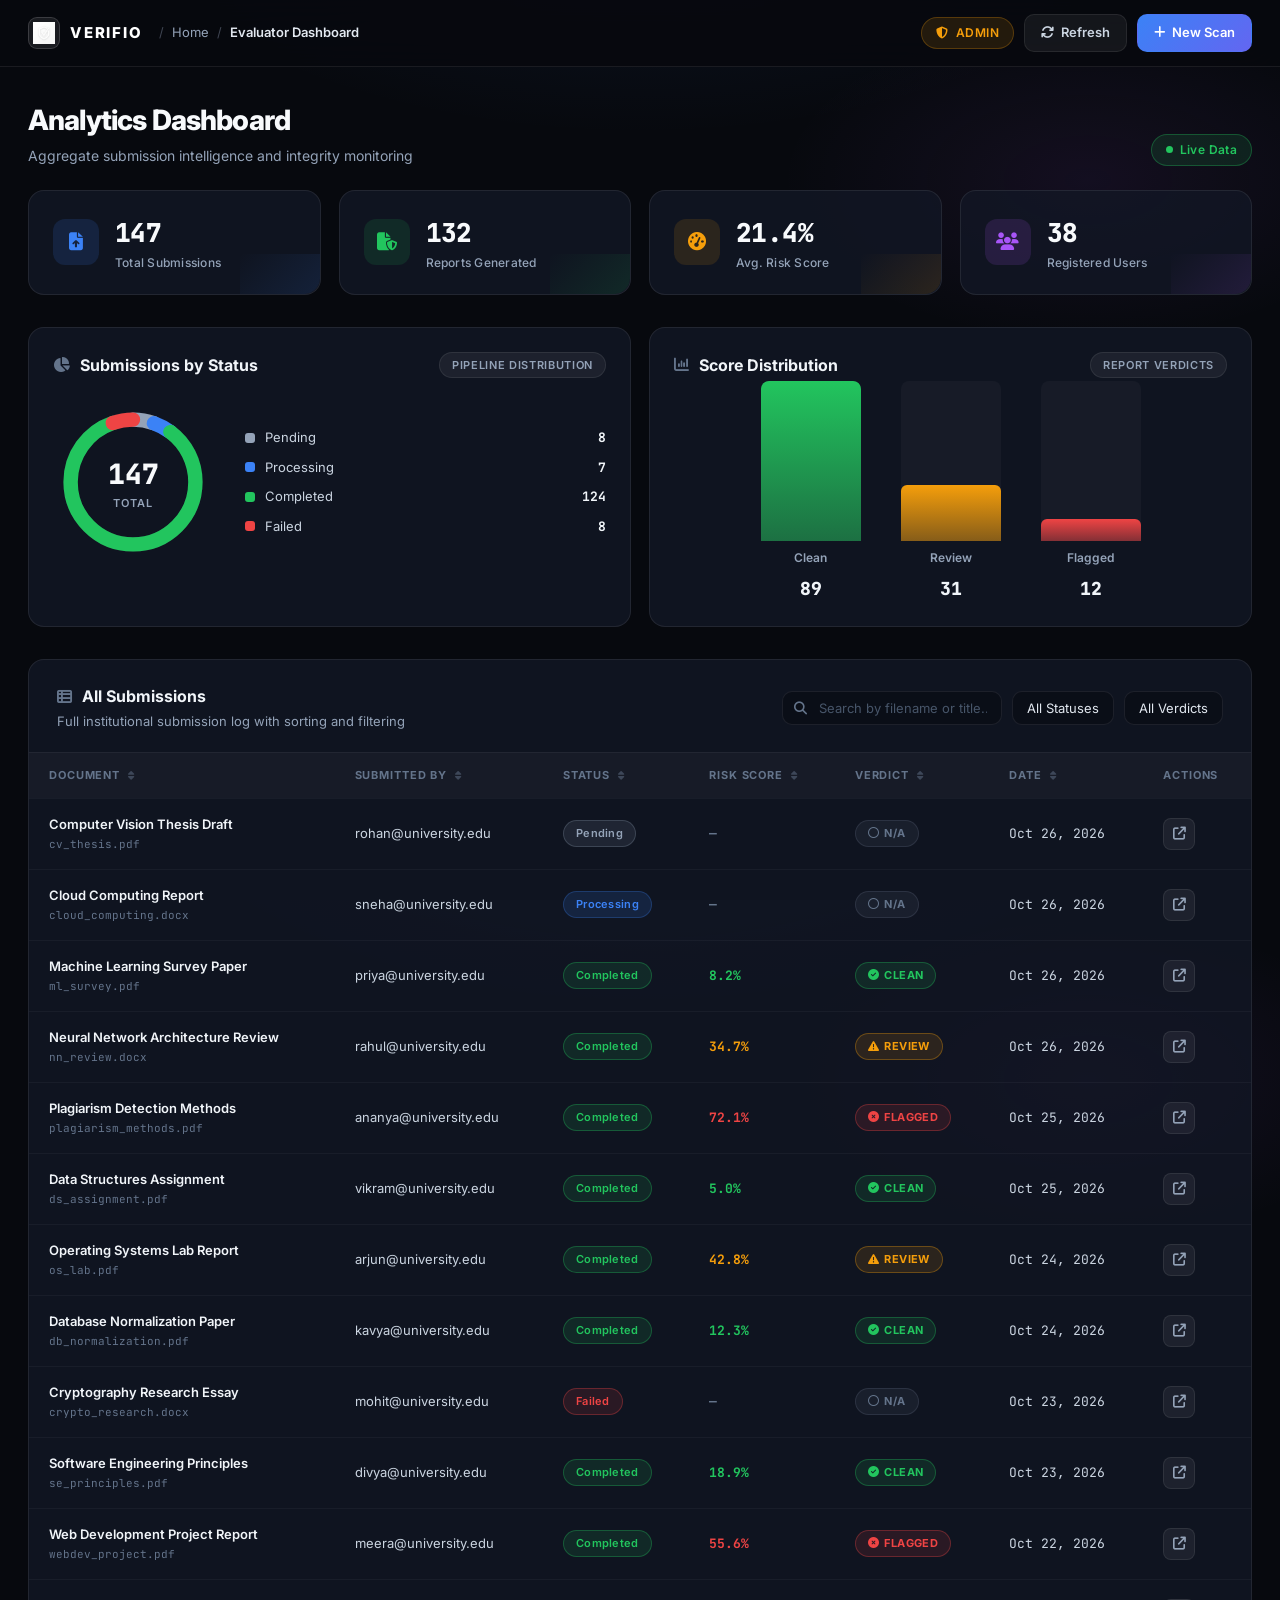
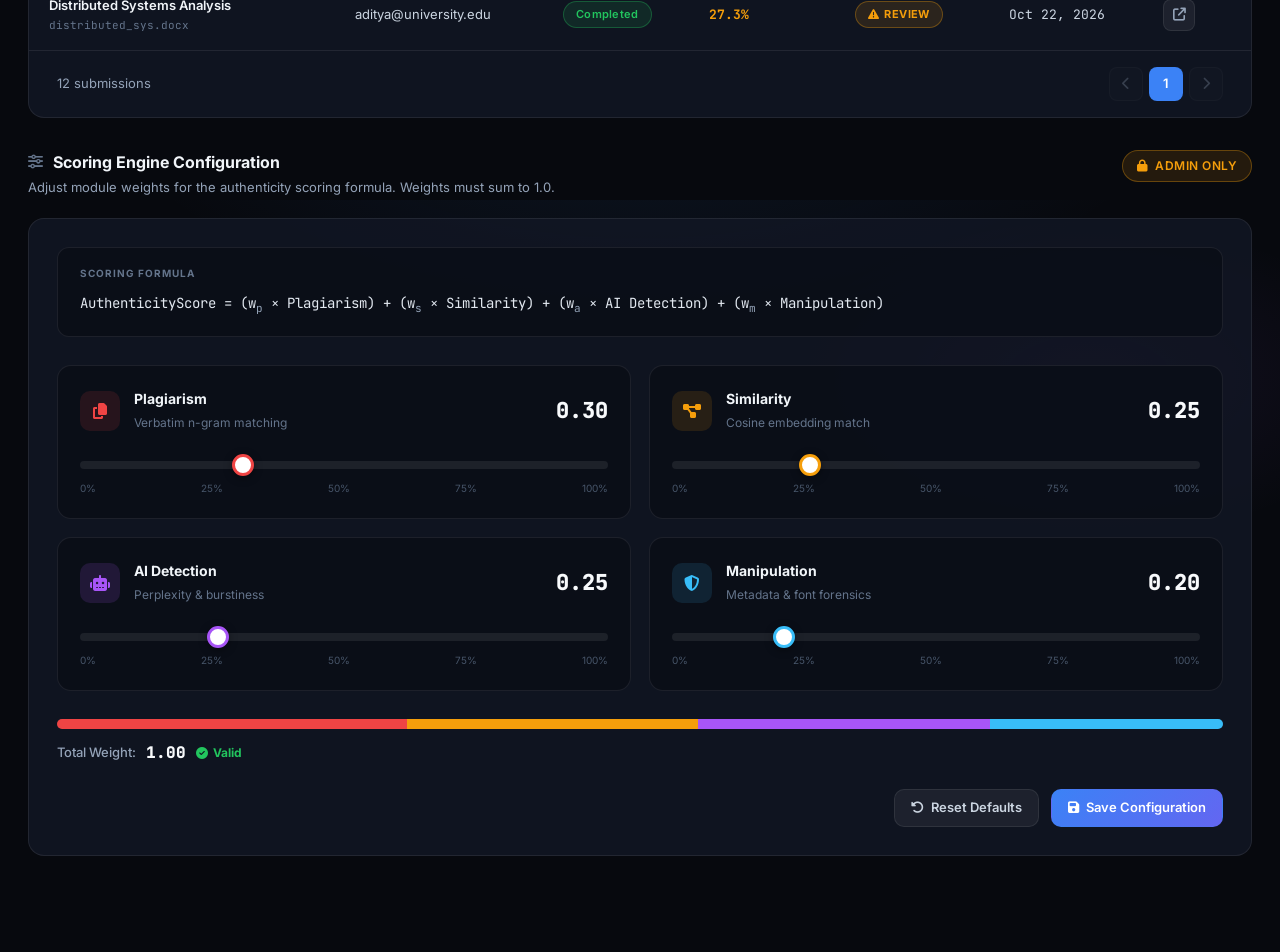
==== dashboard.html @ 4c8e3bab "Phase 8: Evaluator dashboard + admin weight config - Created dashboard.html with full dark forensic-" ====
<!DOCTYPE html>
<html lang="en">
<head>
  <meta charset="UTF-8" />
  <meta name="viewport" content="width=device-width, initial-scale=1.0" />
  <title>Evaluator Dashboard — Verifio</title>
  <meta name="description" content="Verifio evaluator dashboard — aggregate submission analytics, score distribution, and admin weight configuration panel." />
  <link rel="preconnect" href="https://fonts.googleapis.com">
  <link rel="preconnect" href="https://fonts.gstatic.com" crossorigin>
  <link href="https://fonts.googleapis.com/css2?family=Inter:wght@400;500;600;700;800&family=JetBrains+Mono:wght@400;500;600;700&display=swap" rel="stylesheet">
  <link rel="stylesheet" href="https://cdnjs.cloudflare.com/ajax/libs/font-awesome/6.5.1/css/all.min.css" />
  <link rel="stylesheet" href="styles.css?v=3.0" />
  <link rel="stylesheet" href="dashboard.css?v=1.0" />
</head>
<body class="dashboard-body">
  <!-- Top Navigation Header -->
  <header class="dash-navbar">
    <div class="dash-nav-left">
      <a href="index.html" class="dash-brand">
        <div class="brand-icon">
          <img src="assets/logo.webp" alt="Verifio Logo" width="22" height="22" />
        </div>
        <span class="brand-name">VERIFIO</span>
      </a>
      <div class="dash-breadcrumbs">
        <span class="bc-sep">/</span>
        <a href="index.html" class="bc-link">Home</a>
        <span class="bc-sep">/</span>
        <span class="bc-current">Evaluator Dashboard</span>
      </div>
    </div>
    <div class="dash-nav-right">
      <span class="role-badge" id="user-role-badge">
        <i class="fa-solid fa-shield-halved"></i>
        <span id="user-role-text">Evaluator</span>
      </span>
      <button class="nav-action-btn" id="btn-refresh" title="Refresh dashboard data">
        <i class="fa-solid fa-arrows-rotate"></i>
        <span>Refresh</span>
      </button>
      <a href="index.html" class="nav-action-btn btn-primary" title="Upload a new document">
        <i class="fa-solid fa-plus"></i>
        <span>New Scan</span>
      </a>
    </div>
  </header>

  <!-- Main Content -->
  <main class="dash-main">
    <!-- Loading State -->
    <div class="dash-loading" id="dash-loading">
      <div class="spinner-ring"></div>
      <h3>Loading Dashboard</h3>
      <p>Fetching aggregate analytics, submission records, and configuration...</p>
    </div>

    <!-- Error State -->
    <div class="dash-error" id="dash-error" style="display: none;">
      <i class="fa-solid fa-triangle-exclamation error-icon"></i>
      <h3 id="error-title">Access Denied</h3>
      <p id="error-desc">This dashboard requires evaluator or admin privileges.</p>
      <div class="error-actions">
        <a href="signin.html" class="nav-action-btn btn-primary">Sign In</a>
        <a href="index.html" class="nav-action-btn">Go Home</a>
      </div>
    </div>

    <!-- Dashboard Content -->
    <div class="dash-content" id="dash-content" style="display: none;">

      <!-- Hero Stats Row -->
      <section class="stats-hero-section">
        <div class="stats-hero-header">
          <div>
            <h1 class="dash-page-title">Analytics Dashboard</h1>
            <p class="dash-page-subtitle">Aggregate submission intelligence and integrity monitoring</p>
          </div>
          <div class="stats-live-badge">
            <span class="live-dot"></span>
            <span>Live Data</span>
          </div>
        </div>

        <div class="stats-cards-grid">
          <!-- Total Submissions -->
          <div class="stat-card">
            <div class="stat-icon-wrap stat-icon-blue">
              <i class="fa-solid fa-file-arrow-up"></i>
            </div>
            <div class="stat-data">
              <span class="stat-value mono" id="stat-total-submissions">0</span>
              <span class="stat-label">Total Submissions</span>
            </div>
            <div class="stat-sparkline stat-sparkline-blue"></div>
          </div>

          <!-- Total Reports -->
          <div class="stat-card">
            <div class="stat-icon-wrap stat-icon-green">
              <i class="fa-solid fa-file-shield"></i>
            </div>
            <div class="stat-data">
              <span class="stat-value mono" id="stat-total-reports">0</span>
              <span class="stat-label">Reports Generated</span>
            </div>
            <div class="stat-sparkline stat-sparkline-green"></div>
          </div>

          <!-- Average Score -->
          <div class="stat-card">
            <div class="stat-icon-wrap stat-icon-amber">
              <i class="fa-solid fa-gauge-high"></i>
            </div>
            <div class="stat-data">
              <span class="stat-value mono" id="stat-avg-score">—</span>
              <span class="stat-label">Avg. Risk Score</span>
            </div>
            <div class="stat-sparkline stat-sparkline-amber"></div>
          </div>

          <!-- Total Users -->
          <div class="stat-card">
            <div class="stat-icon-wrap stat-icon-purple">
              <i class="fa-solid fa-users"></i>
            </div>
            <div class="stat-data">
              <span class="stat-value mono" id="stat-total-users">0</span>
              <span class="stat-label">Registered Users</span>
            </div>
            <div class="stat-sparkline stat-sparkline-purple"></div>
          </div>
        </div>
      </section>

      <!-- Charts Row -->
      <section class="charts-section">
        <!-- Submissions by Status (Donut) -->
        <div class="chart-card">
          <div class="chart-card-header">
            <h2><i class="fa-solid fa-chart-pie"></i> Submissions by Status</h2>
            <span class="chart-badge">Pipeline Distribution</span>
          </div>
          <div class="chart-body">
            <div class="donut-chart-wrap">
              <svg class="donut-chart" viewBox="0 0 200 200" id="donut-submissions">
                <circle class="donut-bg" cx="100" cy="100" r="78"></circle>
                <!-- Segments injected by JS -->
              </svg>
              <div class="donut-center-label">
                <span class="donut-total mono" id="donut-total-subs">0</span>
                <span class="donut-sub">Total</span>
              </div>
            </div>
            <div class="donut-legend" id="legend-submissions">
              <!-- Legend injected by JS -->
            </div>
          </div>
        </div>

        <!-- Score Distribution (Bar Chart) -->
        <div class="chart-card">
          <div class="chart-card-header">
            <h2><i class="fa-solid fa-chart-column"></i> Score Distribution</h2>
            <span class="chart-badge">Report Verdicts</span>
          </div>
          <div class="chart-body">
            <div class="bar-chart-wrap" id="bar-chart-scores">
              <div class="bar-group">
                <div class="bar-col">
                  <div class="bar bar-clean" id="bar-clean" style="height: 0%;"></div>
                </div>
                <span class="bar-label">Clean</span>
                <span class="bar-count mono" id="bar-count-clean">0</span>
              </div>
              <div class="bar-group">
                <div class="bar-col">
                  <div class="bar bar-review" id="bar-review" style="height: 0%;"></div>
                </div>
                <span class="bar-label">Review</span>
                <span class="bar-count mono" id="bar-count-review">0</span>
              </div>
              <div class="bar-group">
                <div class="bar-col">
                  <div class="bar bar-flagged" id="bar-flagged" style="height: 0%;"></div>
                </div>
                <span class="bar-label">Flagged</span>
                <span class="bar-count mono" id="bar-count-flagged">0</span>
              </div>
            </div>
          </div>
        </div>
      </section>

      <!-- Submissions Table Section -->
      <section class="table-section">
        <div class="table-header">
          <div class="table-title-group">
            <h2><i class="fa-solid fa-table-list"></i> All Submissions</h2>
            <span class="table-subtitle">Full institutional submission log with sorting and filtering</span>
          </div>
          <div class="table-controls">
            <div class="table-search-wrap">
              <i class="fa-solid fa-magnifying-glass"></i>
              <input type="text" class="table-search" id="table-search" placeholder="Search by filename or title..." />
            </div>
            <select class="table-filter-select" id="filter-status" title="Filter by status">
              <option value="all">All Statuses</option>
              <option value="pending">Pending</option>
              <option value="processing">Processing</option>
              <option value="completed">Completed</option>
              <option value="failed">Failed</option>
            </select>
            <select class="table-filter-select" id="filter-verdict" title="Filter by verdict">
              <option value="all">All Verdicts</option>
              <option value="clean">Clean</option>
              <option value="review">Review</option>
              <option value="flagged">Flagged</option>
            </select>
          </div>
        </div>

        <div class="table-responsive">
          <table class="submissions-table" id="submissions-table">
            <thead>
              <tr>
                <th class="sortable" data-sort="title">
                  <span>Document</span>
                  <i class="fa-solid fa-sort sort-icon"></i>
                </th>
                <th class="sortable" data-sort="user">
                  <span>Submitted By</span>
                  <i class="fa-solid fa-sort sort-icon"></i>
                </th>
                <th class="sortable" data-sort="status">
                  <span>Status</span>
                  <i class="fa-solid fa-sort sort-icon"></i>
                </th>
                <th class="sortable" data-sort="score">
                  <span>Risk Score</span>
                  <i class="fa-solid fa-sort sort-icon"></i>
                </th>
                <th class="sortable" data-sort="verdict">
                  <span>Verdict</span>
                  <i class="fa-solid fa-sort sort-icon"></i>
                </th>
                <th class="sortable" data-sort="date">
                  <span>Date</span>
                  <i class="fa-solid fa-sort sort-icon"></i>
                </th>
                <th>Actions</th>
              </tr>
            </thead>
            <tbody id="submissions-tbody">
              <!-- Rows injected by JS -->
            </tbody>
          </table>
        </div>

        <div class="table-footer">
          <span class="table-result-count" id="table-result-count">0 submissions</span>
          <div class="table-pagination" id="table-pagination">
            <!-- Pagination injected by JS -->
          </div>
        </div>
      </section>

      <!-- Admin Weight Configuration Section (admin-only) -->
      <section class="admin-section" id="admin-section" style="display: none;">
        <div class="admin-header">
          <div class="admin-title-group">
            <h2><i class="fa-solid fa-sliders"></i> Scoring Engine Configuration</h2>
            <span class="admin-subtitle">Adjust module weights for the authenticity scoring formula. Weights must sum to 1.0.</span>
          </div>
          <div class="admin-lock-badge">
            <i class="fa-solid fa-lock"></i>
            <span>Admin Only</span>
          </div>
        </div>

        <div class="weights-card">
          <div class="weights-formula">
            <span class="formula-label">SCORING FORMULA</span>
            <code class="formula-code mono">
              AuthenticityScore = (w<sub>p</sub> × Plagiarism) + (w<sub>s</sub> × Similarity) + (w<sub>a</sub> × AI Detection) + (w<sub>m</sub> × Manipulation)
            </code>
          </div>

          <form class="weights-form" id="weights-form">
            <div class="weights-grid">
              <!-- Plagiarism Weight -->
              <div class="weight-slider-card weight-card-plagiarism">
                <div class="weight-card-head">
                  <div class="weight-icon-wrap weight-icon-plagiarism">
                    <i class="fa-solid fa-copy"></i>
                  </div>
                  <div class="weight-titles">
                    <h3>Plagiarism</h3>
                    <span class="weight-sub">Verbatim n-gram matching</span>
                  </div>
                  <span class="weight-display mono" id="display-plagiarism">0.30</span>
                </div>
                <div class="weight-slider-wrap">
                  <input type="range" class="weight-slider slider-plagiarism" id="slider-plagiarism"
                         min="0" max="100" value="30" step="1" />
                  <div class="slider-ticks">
                    <span>0%</span><span>25%</span><span>50%</span><span>75%</span><span>100%</span>
                  </div>
                </div>
              </div>

              <!-- Similarity Weight -->
              <div class="weight-slider-card weight-card-similarity">
                <div class="weight-card-head">
                  <div class="weight-icon-wrap weight-icon-similarity">
                    <i class="fa-solid fa-diagram-project"></i>
                  </div>
                  <div class="weight-titles">
                    <h3>Similarity</h3>
                    <span class="weight-sub">Cosine embedding match</span>
                  </div>
                  <span class="weight-display mono" id="display-similarity">0.25</span>
                </div>
                <div class="weight-slider-wrap">
                  <input type="range" class="weight-slider slider-similarity" id="slider-similarity"
                         min="0" max="100" value="25" step="1" />
                  <div class="slider-ticks">
                    <span>0%</span><span>25%</span><span>50%</span><span>75%</span><span>100%</span>
                  </div>
                </div>
              </div>

              <!-- AI Detection Weight -->
              <div class="weight-slider-card weight-card-ai">
                <div class="weight-card-head">
                  <div class="weight-icon-wrap weight-icon-ai">
                    <i class="fa-solid fa-robot"></i>
                  </div>
                  <div class="weight-titles">
                    <h3>AI Detection</h3>
                    <span class="weight-sub">Perplexity & burstiness</span>
                  </div>
                  <span class="weight-display mono" id="display-ai">0.25</span>
                </div>
                <div class="weight-slider-wrap">
                  <input type="range" class="weight-slider slider-ai" id="slider-ai"
                         min="0" max="100" value="25" step="1" />
                  <div class="slider-ticks">
                    <span>0%</span><span>25%</span><span>50%</span><span>75%</span><span>100%</span>
                  </div>
                </div>
              </div>

              <!-- Manipulation Weight -->
              <div class="weight-slider-card weight-card-manipulation">
                <div class="weight-card-head">
                  <div class="weight-icon-wrap weight-icon-manipulation">
                    <i class="fa-solid fa-shield-halved"></i>
                  </div>
                  <div class="weight-titles">
                    <h3>Manipulation</h3>
                    <span class="weight-sub">Metadata & font forensics</span>
                  </div>
                  <span class="weight-display mono" id="display-manipulation">0.20</span>
                </div>
                <div class="weight-slider-wrap">
                  <input type="range" class="weight-slider slider-manipulation" id="slider-manipulation"
                         min="0" max="100" value="20" step="1" />
                  <div class="slider-ticks">
                    <span>0%</span><span>25%</span><span>50%</span><span>75%</span><span>100%</span>
                  </div>
                </div>
              </div>
            </div>

            <!-- Sum Validation -->
            <div class="weights-sum-bar">
              <div class="sum-visual">
                <div class="sum-track">
                  <div class="sum-segment sum-seg-plagiarism" id="sum-seg-plagiarism" style="width: 30%;"></div>
                  <div class="sum-segment sum-seg-similarity" id="sum-seg-similarity" style="width: 25%;"></div>
                  <div class="sum-segment sum-seg-ai" id="sum-seg-ai" style="width: 25%;"></div>
                  <div class="sum-segment sum-seg-manipulation" id="sum-seg-manipulation" style="width: 20%;"></div>
                </div>
              </div>
              <div class="sum-info">
                <span class="sum-label">Total Weight:</span>
                <span class="sum-value mono" id="weights-sum-value">1.00</span>
                <span class="sum-status" id="weights-sum-status">
                  <i class="fa-solid fa-circle-check"></i> Valid
                </span>
              </div>
            </div>

            <div class="weights-actions">
              <button type="button" class="nav-action-btn" id="btn-reset-weights" title="Reset to default weights">
                <i class="fa-solid fa-rotate-left"></i>
                <span>Reset Defaults</span>
              </button>
              <button type="submit" class="nav-action-btn btn-primary" id="btn-save-weights" title="Save weight configuration">
                <i class="fa-solid fa-floppy-disk"></i>
                <span>Save Configuration</span>
              </button>
            </div>

            <div class="weights-toast" id="weights-toast" style="display: none;">
              <i class="fa-solid fa-circle-check"></i>
              <span id="weights-toast-msg">Weights saved successfully!</span>
            </div>
          </form>
        </div>
      </section>

    </div>
  </main>

  <script src="dashboard.js?v=1.0"></script>
</body>
</html>
---- styles.css ----
/* ═══════════════════════════════════════════════
   Verifio — Landing Page Styles
   ═══════════════════════════════════════════════ */

/* ── Local fallback font ── */
@font-face {
  font-family: "Geist Pixel Circle";
  src: url("fonts/GeistPixel-Circle.woff2") format("woff2");
  font-weight: 400;
  font-display: swap;
}

/* ── CSS Variables ── */
:root {
  --bg: #000000;
  --text: #ffffff;
  --muted: #8e8e8e;
  --nav-text: #2e2e2e;
  --pill-dark: #28282a;
  --sign-in-text: #c8c8c8;
  --nav-shadow: 0 4px 14px rgba(0, 0, 0, 0.16);
  --trust-bg: #28282a;
  --trust-border: rgba(255, 255, 255, 0.4);
  --trust-text: #c4c2c3;
  --font-sans: "Inter", "Segoe UI", system-ui, sans-serif;
  --font-display: "Geist Pixel Circle", monospace;
}

/* ── Reset ── */
*, *::before, *::after { box-sizing: border-box; margin: 0; padding: 0; }

html {
  height: 100vh;
  height: 100dvh;
}

body {
  font-family: var(--font-sans);
  background: var(--bg);
  color: var(--text);
  overflow: hidden;
  height: 100vh;
  height: 100dvh;
  -webkit-font-smoothing: antialiased;
  -moz-osx-font-smoothing: grayscale;
}

a { text-decoration: none; color: inherit; }
button { border: none; background: none; cursor: pointer; font: inherit; }

/* ── Background video ── */
.bg {
  position: absolute;
  inset: 0;
  background: radial-gradient(circle at 50% 80%, #1e2648 0%, #0d1020 40%, #000000 100%);
  overflow: hidden;
  z-index: 0;
}
.bg-video {
  position: absolute;
  inset: 0;
  width: 100%;
  height: 100%;
  object-fit: cover;
  pointer-events: none;
  z-index: 0;
}

/* ── Page shell ── */
.page {
  position: relative;
  display: flex;
  flex-direction: column;
  align-items: center;
  padding: clamp(16px, 2.4vh, 28px) clamp(14px, 3vw, 32px);
  height: 100vh;
  height: 100dvh;
  overflow: hidden;
  z-index: 1;
}

/* ════════════════════════════════════════════════
   1) HEADER
   ════════════════════════════════════════════════ */
.header {
  display: flex;
  align-items: center;
  justify-content: center;
  gap: clamp(18px, 2.8vw, 28px);
  width: 100%;
  max-width: 720px;
  flex-shrink: 0;
  animation: slideDown 0.7s cubic-bezier(0.22, 1, 0.36, 1) both;
}

/* Logo button */
.logo-btn {
  display: grid;
  place-items: center;
  width: clamp(40px, 4.4vw, 46px);
  height: clamp(40px, 4.4vw, 46px);
  border-radius: 50%;
  background: #fff;
  box-shadow: var(--nav-shadow);
  flex-shrink: 0;
  transition: transform 0.25s ease;
}
.logo-btn:hover { transform: scale(1.04); }
.logo-img {
  width: 72%;
  height: 72%;
  object-fit: contain;
}

/* Nav pill */
.nav-pill {
  display: flex;
  align-items: center;
  justify-content: center;
  gap: 0;
  background: #fff;
  height: clamp(44px, 5.2vw, 48px);
  max-width: 430px;
  flex: 1;
  padding: 4px 8px;
  border-radius: 999px;
  box-shadow: var(--nav-shadow);
}
.nav-link {
  position: relative;
  padding: 8px 14px;
  font-family: var(--font-sans);
  font-weight: 500;
  font-size: clamp(13px, 1.4vw, 15px);
  letter-spacing: -0.01em;
  color: var(--nav-text);
  opacity: 0.5;
  transition: opacity 0.2s ease;
  white-space: nowrap;
}
.nav-link:hover { opacity: 0.75; }
.nav-link.active { opacity: 1; }
.nav-link.active::after {
  content: "";
  position: absolute;
  bottom: 5px;
  left: 50%;
  width: 3px;
  height: 3px;
  background: #000;
  border-radius: 50%;
  box-shadow: -5px 0 0 #000, 5px 0 0 #000;
  transform: translateX(-50%);
}

/* Sign in (desktop) */
.sign-in {
  display: inline-flex;
  align-items: center;
  justify-content: center;
  gap: 8px;
  background: #fff;
  color: var(--nav-text);
  height: clamp(44px, 5.2vw, 48px);
  padding: 0 6px 0 16px;
  border-radius: 999px;
  font-weight: 500;
  font-size: clamp(13px, 1.4vw, 15px);
  letter-spacing: -0.01em;
  box-shadow: var(--nav-shadow);
  white-space: nowrap;
  flex-shrink: 0;
  transition: transform 0.25s ease, box-shadow 0.25s ease;
}
.sign-in:hover {
  transform: translateY(-1px);
  box-shadow: 0 6px 20px rgba(0, 0, 0, 0.2);
}
.sign-in-icon {
  font-size: 13px;
  opacity: 0.55;
}
.sign-in-arrow {
  display: grid;
  place-items: center;
  width: 34px;
  height: 34px;
  border-radius: 50%;
  background: #111;
  color: #fff;
  font-size: 12px;
  transition: background 0.2s ease, transform 0.2s ease;
}
.sign-in:hover .sign-in-arrow {
  background: #333;
  transform: translateX(1px);
}

/* Burger (mobile only) */
.burger {
  display: none;
  width: 48px;
  height: 48px;
  border-radius: 50%;
  background: var(--pill-dark);
  flex-direction: column;
  align-items: center;
  justify-content: center;
  gap: 4px;
  flex-shrink: 0;
}
.burger-bar {
  display: block;
  width: 18px;
  height: 1.5px;
  background: #fff;
  border-radius: 2px;
  transition: transform 0.3s ease, background 0.3s ease;
}
.burger.open {
  background: #fff;
}
.burger.open .burger-bar { background: #000; }
.burger.open .burger-bar:nth-child(1) { transform: translateY(5.5px) rotate(45deg); }
.burger.open .burger-bar:nth-child(2) { opacity: 0; }
.burger.open .burger-bar:nth-child(3) { transform: translateY(-5.5px) rotate(-45deg); }

/* ════════════════════════════════════════════════
   2) HERO
   ════════════════════════════════════════════════ */
.hero {
  flex: 1;
  display: flex;
  flex-direction: column;
  align-items: center;
  justify-content: center;
  text-align: center;
  max-width: 900px;
  width: 100%;
  z-index: 1;
  padding-bottom: clamp(40px, 8vh, 90px);
}

/* ── Trust row ── */
.trust-row {
  --trust-size: clamp(36px, 4.5vw, 42px);
  display: inline-flex;
  align-items: center;
  margin-bottom: clamp(16px, 2.5vh, 26px);
}
.avatar-ring {
  width: var(--trust-size);
  height: var(--trust-size);
  border-radius: 50%;
  background: var(--trust-bg);
  border: 1px solid var(--trust-border);
  padding: 5px;
  display: grid;
  place-items: center;
  position: relative;
  z-index: var(--z, 1);
  transition: transform 0.35s ease;
}
.avatar-ring + .avatar-ring {
  margin-left: calc(var(--trust-size) * -0.42);
}
.avatar-inner {
  width: 100%;
  height: 100%;
  border-radius: 50%;
  background: #fff;
  display: grid;
  place-items: center;
}
.avatar-inner i {
  color: #111;
  font-size: calc(var(--trust-size) * 0.34);
}
.trust-row:hover .avatar-ring:nth-child(1) { transform: translateY(-2px); }
.trust-row:hover .avatar-ring:nth-child(2) { transform: translateY(-4px); }
.trust-row:hover .avatar-ring:nth-child(3) { transform: translateY(-2px); }

.trust-pill {
  height: var(--trust-size);
  background: var(--trust-bg);
  border: 1px solid var(--trust-border);
  border-radius: 999px;
  display: inline-flex;
  align-items: center;
  margin-left: calc(var(--trust-size) * -0.42);
  padding-left: calc(var(--trust-size) * 0.58);
  padding-right: 16px;
  position: relative;
  z-index: 0;
}
.trust-text {
  font-family: var(--font-sans);
  font-weight: 500;
  font-size: clamp(12px, 1.4vw, 13.5px);
  color: var(--trust-text);
  white-space: nowrap;
}

/* ── Headline ── */
.headline {
  margin-bottom: clamp(10px, 1.5vh, 18px);
}
.headline-line {
  display: block;
  font-family: var(--font-display);
  color: #fff;
  font-size: clamp(28px, 6.2vw, 80px);
  letter-spacing: -0.04em;
  line-height: 1.12;
  white-space: nowrap;
  overflow: hidden;
  opacity: 0;
  transform: translateY(14px);
  animation: headlineFade 0.85s cubic-bezier(0.22, 1, 0.36, 1) forwards;
  animation-delay: var(--d, 0s);
}

/* ── Subhead ── */
.subhead {
  max-width: min(500px, 92%);
  font-size: clamp(calc(13.5px + 2pt), calc(1.55vw + 2pt), calc(16.5px + 2pt));
  color: #d0d0d0;
  opacity: 0.8;
  line-height: 1.55;
  font-weight: 400;
  margin-bottom: clamp(18px, 2.5vh, 28px);
}

/* ── CTA ── */
.cta {
  display: inline-flex;
  align-items: center;
  justify-content: center;
  background: #fff;
  color: #000;
  font-family: var(--font-sans);
  font-weight: 600;
  font-size: clamp(13.5px, 1.5vw, 14.5px);
  padding: clamp(11px, 1.6vh, 13px) clamp(22px, 3vw, 28px);
  border-radius: 999px;
  box-shadow:
    0 0 0 1px rgba(255,255,255,0.15),
    0 0 22px rgba(255,255,255,0.32),
    0 0 44px rgba(255,255,255,0.12);
  transition: transform 0.3s ease, box-shadow 0.3s ease;
}
.cta:hover {
  transform: translateY(-2px) scale(1.02);
  box-shadow:
    0 0 0 1px rgba(255,255,255,0.25),
    0 0 30px rgba(255,255,255,0.45),
    0 0 60px rgba(255,255,255,0.18);
}

/* ── Chat box ── */
.chatbox {
  width: 100%;
  max-width: min(560px, 94%);
  background: rgba(255, 255, 255, 0.92);
  backdrop-filter: blur(18px);
  -webkit-backdrop-filter: blur(18px);
  border-radius: 22px;
  padding: 0;
  box-shadow:
    0 0 0 1px rgba(255, 255, 255, 0.18),
    0 8px 32px rgba(0, 0, 0, 0.18),
    0 2px 8px rgba(0, 0, 0, 0.08);
  overflow: hidden;
  transition: box-shadow 0.3s ease, transform 0.3s ease;
}
.chatbox:focus-within {
  box-shadow:
    0 0 0 1.5px rgba(255, 255, 255, 0.35),
    0 12px 40px rgba(0, 0, 0, 0.22),
    0 4px 12px rgba(0, 0, 0, 0.1);
  transform: translateY(-1px);
}
.chatbox.anim {
  animation-name: revealPulse;
}

.chatbox-input {
  display: block;
  width: 100%;
  border: none;
  outline: none;
  background: transparent;
  font-family: var(--font-sans);
  font-size: clamp(14px, 1.5vw, 16px);
  font-weight: 400;
  color: #1a1a1a;
  padding: clamp(14px, 2vh, 20px) clamp(16px, 2.5vw, 22px);
  padding-bottom: 6px;
  resize: none;
  overflow: hidden;
  line-height: 1.5;
  min-height: 44px;
  max-height: 120px;
}
.chatbox-input::placeholder {
  color: #888;
  opacity: 0.7;
}

.chatbox-bar {
  display: flex;
  align-items: center;
  justify-content: space-between;
  padding: 8px clamp(10px, 1.8vw, 14px) clamp(10px, 1.4vh, 14px);
}
.chatbox-bar-right {
  display: flex;
  align-items: center;
  gap: 6px;
}

.chatbox-btn {
  display: grid;
  place-items: center;
  width: 34px;
  height: 34px;
  border-radius: 50%;
  border: none;
  cursor: pointer;
  font-size: 14px;
  transition: background 0.2s, color 0.2s, transform 0.2s;
}

.chatbox-add {
  background: rgba(0, 0, 0, 0.06);
  color: #555;
}
.chatbox-add:hover {
  background: rgba(0, 0, 0, 0.12);
  color: #222;
  transform: scale(1.08);
}

.chatbox-mic {
  background: transparent;
  color: #777;
}
.chatbox-mic:hover {
  color: #333;
  transform: scale(1.08);
}

.chatbox-send {
  background: #1a1a1a;
  color: #fff;
  transition: all 0.25s ease;
}
.chatbox-send:hover {
  background: #333;
  transform: scale(1.08);
}
.chatbox-send.has-file {
  background: linear-gradient(135deg, #2563eb, #3b82f6) !important;
  color: #fff !important;
  box-shadow: 0 0 18px rgba(37, 99, 235, 0.55);
  animation: pulseButton 1.5s infinite alternate;
}
@keyframes pulseButton {
  from { transform: scale(1); box-shadow: 0 0 12px rgba(37, 99, 235, 0.4); }
  to { transform: scale(1.08); box-shadow: 0 0 22px rgba(37, 99, 235, 0.8); }
}

.chatbox-subtext {
  display: flex;
  align-items: center;
  justify-content: center;
  gap: 10px;
  font-size: 12px;
  font-weight: 500;
  color: rgba(255, 255, 255, 0.65);
  margin-top: 14px;
  letter-spacing: 0.03em;
  text-shadow: 0 2px 8px rgba(0, 0, 0, 0.4);
}

/* ════════════════════════════════════════════════
   3) STATS FOOTER
   ════════════════════════════════════════════════ */
.stats {
  display: grid;
  grid-template-columns: repeat(4, 1fr);
  max-width: 920px;
  width: 100%;
  flex-shrink: 0;
  z-index: 1;
}
.stat {
  display: flex;
  flex-direction: column;
  align-items: center;
  gap: 2px;
  padding: 8px 0;
}
.stat-icon {
  font-family: var(--font-display);
  color: #fff;
  font-size: clamp(22px, 3vw, 33px);
  line-height: 1;
}
.stat-value {
  font-family: var(--font-sans);
  color: #fff;
  font-size: clamp(18px, 2.2vw, 26px);
  letter-spacing: -0.025em;
  font-variant-numeric: tabular-nums;
  font-weight: 600;
}
.stat-label {
  color: var(--muted);
  font-size: clamp(11px, 1.2vw, 12.5px);
  font-weight: 400;
}

/* ════════════════════════════════════════════════
   ANIMATIONS
   ════════════════════════════════════════════════ */
@keyframes slideDown {
  from { opacity: 0; transform: translateY(-18px); }
  to   { opacity: 1; transform: translateY(0); }
}

@keyframes reveal {
  from { opacity: 0; transform: translateY(22px) scale(0.98); filter: blur(6px); }
  to   { opacity: 1; transform: translateY(0) scale(1);     filter: blur(0); }
}

@keyframes revealPulse {
  0%   { opacity: 0; transform: translateY(22px) scale(0.98); filter: blur(6px); }
  70%  { opacity: 1; transform: translateY(-2px) scale(1.01); filter: blur(0); }
  100% { opacity: 1; transform: translateY(0) scale(1);       filter: blur(0); }
}

@keyframes headlineFade {
  from { opacity: 0; transform: translateY(14px); }
  to   { opacity: 1; transform: translateY(0); }
}

/* Shared entrance */
.anim {
  opacity: 0;
  transform: translateY(22px) scale(0.98);
  filter: blur(6px);
  animation: reveal 0.85s cubic-bezier(0.22, 1, 0.36, 1) forwards;
  animation-delay: var(--d, 0s);
}

/* CTA uses revealPulse */
.cta.anim {
  animation-name: revealPulse;
}

/* Headline parent itself shouldn't animate — children do */
.headline.anim {
  opacity: 1;
  transform: none;
  filter: none;
  animation: none;
}

/* ── Mobile menu animations ── */
@keyframes overlayIn {
  from { opacity: 0; }
  to   { opacity: 1; }
}
@keyframes menuIn {
  from { opacity: 0; transform: translateY(-12px) scale(0.96); }
  to   { opacity: 1; transform: translateY(0) scale(1); }
}
@keyframes linkIn {
  from { opacity: 0; transform: translateX(-10px); }
  to   { opacity: 1; transform: translateX(0); }
}

/* ── Mobile menu ── */
.mobile-menu {
  position: fixed;
  inset: 0;
  z-index: 100;
}
.mobile-menu[hidden] { display: none; }

.menu-overlay {
  position: absolute;
  inset: 0;
  background: rgba(0,0,0,0.62);
  backdrop-filter: blur(6px);
  -webkit-backdrop-filter: blur(6px);
  animation: overlayIn 0.28s ease both;
}
.menu-sheet {
  position: relative;
  max-width: 340px;
  margin: 80px auto 0;
  background: #fff;
  border-radius: 28px;
  padding: 22px 18px 20px;
  box-shadow: 0 20px 60px rgba(0,0,0,0.45);
  display: flex;
  flex-direction: column;
  gap: 4px;
  animation: menuIn 0.38s cubic-bezier(0.22, 1, 0.36, 1) both;
}
.menu-link {
  position: relative;
  display: block;
  padding: 12px 16px;
  font-weight: 500;
  font-size: 16px;
  color: var(--nav-text);
  border-radius: 14px;
  opacity: 0.55;
  transition: background 0.2s, opacity 0.2s;
  animation: linkIn 0.32s ease both;
  animation-delay: calc(var(--i, 0) * 0.06s);
}
.menu-link:nth-child(1) { --i: 1; }
.menu-link:nth-child(2) { --i: 2; }
.menu-link:nth-child(3) { --i: 3; }
.menu-link:nth-child(4) { --i: 4; }
.menu-link:hover { background: #f2f2f2; opacity: 0.8; }
.menu-link.active {
  opacity: 1;
}
.menu-link.active::after {
  content: "";
  position: absolute;
  bottom: 8px;
  left: 50%;
  width: 3px;
  height: 3px;
  background: #000;
  border-radius: 50%;
  box-shadow: -5px 0 0 #000, 5px 0 0 #000;
  transform: translateX(-50%);
}
.menu-sign-in {
  display: block;
  text-align: center;
  padding: 14px;
  margin-top: 4px;
  font-weight: 600;
  font-size: 15px;
  background: var(--pill-dark);
  color: var(--sign-in-text);
  border-radius: 999px;
  animation: linkIn 0.32s ease both;
  animation-delay: calc(5 * 0.06s);
  transition: background 0.2s, color 0.2s;
}
.menu-sign-in:hover { background: #323234; color: #fff; }

/* ════════════════════════════════════════════════
   RESPONSIVE
   ════════════════════════════════════════════════ */

/* ≤720px — mobile */
@media (max-width: 720px) {
  .nav-pill, .desktop-only { display: none !important; }
  .burger { display: flex; }
  .header {
    justify-content: space-between;
    max-width: 100%;
  }
  .logo-btn {
    width: 48px;
    height: 48px;
  }
  .stats {
    grid-template-columns: repeat(2, 1fr);
  }
  .headline-line {
    letter-spacing: -0.08em;
    line-height: 1.05;
  }
}

@media (max-width: 420px) {
  .trust-row { --trust-size: 34px; }
  .trust-text { font-size: 12px; }
  .headline-line {
    letter-spacing: -0.09em;
    line-height: 1.04;
  }
}

@media (max-height: 700px) {
  .hero { gap: 6px; }
  .subhead { margin-bottom: 12px; }
  .trust-row { margin-bottom: 10px; }
}

/* ── Reduced motion ── */
@media (prefers-reduced-motion: reduce) {
  *, *::before, *::after {
    animation-duration: 0.01ms !important;
    animation-delay: 0ms !important;
    transition-duration: 0.01ms !important;
  }
  .anim {
    opacity: 1;
    transform: none;
    filter: none;
  }
  .headline-line {
    opacity: 1;
    transform: none;
    color: #fff;
  }
}

/* ── File Chips & Chatbox Upload States ── */
.chatbox-files {
  display: flex;
  flex-wrap: wrap;
  gap: 8px;
  padding: 12px 16px 0;
}
.file-chip {
  display: inline-flex;
  align-items: center;
  gap: 8px;
  background: rgba(0, 0, 0, 0.08);
  border: 1px solid rgba(0, 0, 0, 0.12);
  border-radius: 999px;
  padding: 4px 12px 4px 10px;
  font-size: 13px;
  font-weight: 500;
  color: #1a1a1a;
  animation: fadeIn 0.2s ease;
}
.file-chip i {
  color: #2563eb;
  font-size: 14px;
}
.file-chip-remove {
  background: none;
  border: none;
  cursor: pointer;
  color: #777;
  font-size: 13px;
  line-height: 1;
  display: grid;
  place-items: center;
  border-radius: 50%;
  width: 18px;
  height: 18px;
  transition: color 0.15s, background 0.15s;
}
.file-chip-remove:hover {
  color: #ef4444;
  background: rgba(239, 68, 68, 0.15);
}

.sr-only-file-input {
  position: absolute !important;
  width: 1px !important;
  height: 1px !important;
  padding: 0 !important;
  margin: -1px !important;
  overflow: hidden !important;
  clip: rect(0, 0, 0, 0) !important;
  border: 0 !important;
  opacity: 0 !important;
  pointer-events: none !important;
}

.drop-overlay {
  display: none;
  position: fixed;
  inset: 0;
  z-index: 9999;
  background: rgba(10, 15, 30, 0.85);
  backdrop-filter: blur(14px);
  -webkit-backdrop-filter: blur(14px);
  align-items: center;
  justify-content: center;
  pointer-events: none;
  opacity: 0;
  transition: opacity 0.25s ease;
}
.drop-overlay.active {
  display: flex !important;
  pointer-events: auto;
  opacity: 1;
}
.drop-overlay-box {
  background: rgba(255, 255, 255, 0.08);
  border: 2px dashed #3b82f6;
  border-radius: 24px;
  padding: 48px 40px;
  text-align: center;
  color: #fff;
  max-width: 480px;
  box-shadow: 0 20px 50px rgba(0, 0, 0, 0.5);
  transform: scale(0.95);
  transition: transform 0.25s ease;
}
.drop-overlay.active .drop-overlay-box {
  transform: scale(1);
}
.drop-overlay-icon {
  font-size: 54px;
  color: #60a5fa;
  margin-bottom: 16px;
  display: inline-block;
  animation: floatBounce 2s infinite ease-in-out;
}
@keyframes floatBounce {
  0%, 100% { transform: translateY(0); }
  50% { transform: translateY(-8px); }
}
.drop-overlay-box h3 {
  font-size: 22px;
  font-weight: 700;
  margin-bottom: 8px;
}
.drop-overlay-box p {
  font-size: 14px;
  color: #94a3b8;
}

.chatbox.dragover {
  border: 2px dashed #2563eb !important;
  background: rgba(245, 248, 255, 0.98) !important;
  transform: scale(1.02);
}

.chatbox-status {
  display: flex;
  align-items: center;
  gap: 8px;
  font-size: 13px;
  color: #4b5563;
  font-weight: 500;
}
.chatbox-status-dot {
  width: 8px;
  height: 8px;
  border-radius: 50%;
  background: #2563eb;
  animation: statusPulse 1s infinite alternate;
}
@keyframes statusPulse {
  from { opacity: 0.3; transform: scale(0.85); }
  to { opacity: 1; transform: scale(1.15); }
}

/* ── Report Modal / Drawer ── */
.report-modal {
  display: none;
  position: fixed;
  inset: 0;
  z-index: 999;
  align-items: center;
  justify-content: center;
  padding: 16px;
  background: rgba(0, 0, 0, 0.78);
  backdrop-filter: blur(14px);
  -webkit-backdrop-filter: blur(14px);
  opacity: 0;
  pointer-events: none;
  transition: opacity 0.3s cubic-bezier(0.16, 1, 0.3, 1);
}
.report-modal.active {
  display: flex !important;
  opacity: 1;
  pointer-events: auto;
}
.report-dialog {
  background: #0f121a;
  color: #f1f5f9;
  border: 1px solid rgba(255, 255, 255, 0.14);
  border-radius: 24px;
  width: 100%;
  max-width: 660px;
  max-height: 88vh;
  display: flex;
  flex-direction: column;
  overflow: hidden;
  box-shadow: 0 25px 60px rgba(0, 0, 0, 0.65), 0 0 40px rgba(59, 130, 246, 0.15);
  transform: translateY(20px) scale(0.97);
  transition: transform 0.3s cubic-bezier(0.16, 1, 0.3, 1);
}
.report-modal.active .report-dialog {
  transform: translateY(0) scale(1);
}
.report-header {
  padding: 18px 22px;
  display: flex;
  align-items: center;
  justify-content: space-between;
  border-bottom: 1px solid rgba(255, 255, 255, 0.08);
}
.report-title-wrap {
  display: flex;
  align-items: center;
  gap: 12px;
}
.report-title {
  font-size: 17px;
  font-weight: 600;
  color: #fff;
  letter-spacing: -0.01em;
}
.report-close {
  background: rgba(255, 255, 255, 0.08);
  border: none;
  color: #94a3b8;
  width: 32px;
  height: 32px;
  border-radius: 50%;
  cursor: pointer;
  display: grid;
  place-items: center;
  transition: background 0.2s, color 0.2s;
}
.report-close:hover {
  background: rgba(255, 255, 255, 0.18);
  color: #fff;
}
.report-body {
  padding: 22px;
  overflow-y: auto;
  display: flex;
  flex-direction: column;
  gap: 20px;
}

/* Score Hero section */
.score-hero {
  display: flex;
  align-items: center;
  justify-content: center;
  gap: 24px;
  background: rgba(255, 255, 255, 0.03);
  border: 1px solid rgba(255, 255, 255, 0.08);
  border-radius: 18px;
  padding: 18px 20px;
}
.score-gauge-wrap {
  position: relative;
  width: 90px;
  height: 90px;
  display: grid;
  place-items: center;
  flex-shrink: 0;
}
.score-circle-svg {
  transform: rotate(-90deg);
  width: 90px;
  height: 90px;
}
.score-circle-bg {
  fill: none;
  stroke: rgba(255, 255, 255, 0.08);
  stroke-width: 8;
}
.score-circle-bar {
  fill: none;
  stroke-width: 8;
  stroke-linecap: round;
  transition: stroke-dashoffset 1s ease;
}
.score-number {
  position: absolute;
  font-size: 24px;
  font-weight: 700;
  color: #fff;
  letter-spacing: -0.02em;
}
.score-meta {
  display: flex;
  flex-direction: column;
  gap: 6px;
}
.score-badge {
  display: inline-flex;
  align-items: center;
  gap: 6px;
  padding: 4px 12px;
  border-radius: 999px;
  font-size: 12px;
  font-weight: 600;
  text-transform: uppercase;
  letter-spacing: 0.06em;
  width: fit-content;
}
.badge-clean { background: rgba(34, 197, 94, 0.16); color: #4ade80; border: 1px solid rgba(34, 197, 94, 0.35); }
.badge-review { background: rgba(245, 158, 11, 0.16); color: #fbbf24; border: 1px solid rgba(245, 158, 11, 0.35); }
.badge-flagged { background: rgba(239, 68, 68, 0.16); color: #f87171; border: 1px solid rgba(239, 68, 68, 0.35); }

.score-desc {
  font-size: 13px;
  color: #94a3b8;
  line-height: 1.45;
}

/* Module breakdown grid */
.module-grid {
  display: grid;
  grid-template-columns: repeat(2, 1fr);
  gap: 10px;
}
@media (max-width: 540px) {
  .module-grid { grid-template-columns: 1fr; }
  .score-hero { flex-direction: column; text-align: center; }
  .score-badge { margin: 0 auto; }
}
.module-card {
  background: rgba(255, 255, 255, 0.04);
  border: 1px solid rgba(255, 255, 255, 0.07);
  border-radius: 14px;
  padding: 12px 14px;
  display: flex;
  flex-direction: column;
  gap: 8px;
}
.module-head {
  display: flex;
  align-items: center;
  justify-content: space-between;
}
.module-name {
  font-size: 12.5px;
  font-weight: 500;
  color: #cbd5e1;
  display: flex;
  align-items: center;
  gap: 7px;
}
.module-score {
  font-family: monospace;
  font-size: 13.5px;
  font-weight: 700;
  color: #fff;
}
.module-bar-track {
  width: 100%;
  height: 5px;
  background: rgba(255, 255, 255, 0.08);
  border-radius: 999px;
  overflow: hidden;
}
.module-bar-fill {
  height: 100%;
  border-radius: 999px;
  transition: width 0.8s ease;
}
.fill-clean { background: #22c55e; }
.fill-review { background: #f59e0b; }
.fill-flagged { background: #ef4444; }

/* Evidence section */
.evidence-section {
  display: flex;
  flex-direction: column;
  gap: 8px;
}
.evidence-title {
  font-size: 12px;
  font-weight: 600;
  color: #94a3b8;
  text-transform: uppercase;
  letter-spacing: 0.05em;
}
.evidence-list {
  display: flex;
  flex-direction: column;
  gap: 8px;
  max-height: 180px;
  overflow-y: auto;
}
.evidence-item {
  background: rgba(255, 255, 255, 0.02);
  border-left: 3px solid #f59e0b;
  border-radius: 0 8px 8px 0;
  padding: 8px 12px;
  font-size: 12.5px;
  line-height: 1.5;
  color: #e2e8f0;
}
.evidence-item.sev-high { border-color: #ef4444; }
.evidence-item.sev-medium { border-color: #f59e0b; }
.evidence-item.sev-low { border-color: #3b82f6; }
.evidence-tag {
  display: inline-block;
  font-size: 10px;
  font-weight: 700;
  text-transform: uppercase;
  padding: 1px 5px;
  border-radius: 3px;
  background: rgba(255, 255, 255, 0.08);
  color: #94a3b8;
  margin-bottom: 4px;
}
---- dashboard.css ----
/* ══════════════════════════════════════════════════════════════════
   Verifio — Evaluator Dashboard Stylesheet (Phase 8)
   Direction: Same forensic-lab dark theme as the Report page
   ══════════════════════════════════════════════════════════════════ */

:root {
  --bg-primary: #07090e;
  --bg-card: rgba(18, 24, 38, 0.78);
  --bg-card-hover: rgba(24, 32, 50, 0.92);
  --bg-inset: rgba(10, 14, 23, 0.85);
  --border-card: rgba(255, 255, 255, 0.08);
  --border-card-hover: rgba(255, 255, 255, 0.16);

  --font-sans: 'Inter', system-ui, -apple-system, sans-serif;
  --font-mono: 'JetBrains Mono', 'Consolas', monospace;

  --status-clean: #22c55e;
  --status-clean-bg: rgba(34, 197, 94, 0.12);
  --status-clean-border: rgba(34, 197, 94, 0.32);
  --status-review: #f59e0b;
  --status-review-bg: rgba(245, 158, 11, 0.12);
  --status-review-border: rgba(245, 158, 11, 0.32);
  --status-flagged: #ef4444;
  --status-flagged-bg: rgba(239, 68, 68, 0.12);
  --status-flagged-border: rgba(239, 68, 68, 0.32);

  --color-plagiarism: #ef4444;
  --color-plagiarism-bg: rgba(239, 68, 68, 0.12);
  --color-similarity: #f59e0b;
  --color-similarity-bg: rgba(245, 158, 11, 0.12);
  --color-ai: #a855f7;
  --color-ai-bg: rgba(168, 85, 247, 0.14);
  --color-manipulation: #38bdf8;
  --color-manipulation-bg: rgba(56, 189, 248, 0.12);

  --color-blue: #3b82f6;
  --color-blue-bg: rgba(59, 130, 246, 0.14);
  --color-green: #22c55e;
  --color-green-bg: rgba(34, 197, 94, 0.12);
  --color-amber: #f59e0b;
  --color-amber-bg: rgba(245, 158, 11, 0.12);
  --color-purple: #a855f7;
  --color-purple-bg: rgba(168, 85, 247, 0.14);
}

*, *::before, *::after {
  box-sizing: border-box;
  margin: 0;
  padding: 0;
}

body.dashboard-body {
  background-color: var(--bg-primary);
  background-image:
    radial-gradient(ellipse 65% 50% at 50% -20%, rgba(59, 130, 246, 0.12), transparent 70%),
    radial-gradient(ellipse 40% 30% at 85% 20%, rgba(168, 85, 247, 0.08), transparent 60%);
  color: #e2e8f0;
  font-family: var(--font-sans);
  min-height: 100vh;
  line-height: 1.5;
  -webkit-font-smoothing: antialiased;
  overflow-x: hidden;
}

.mono {
  font-family: var(--font-mono) !important;
}

/* ─────────────────────────────────────────────────────────────
   1) TOP NAVIGATION
   ───────────────────────────────────────────────────────────── */
.dash-navbar {
  position: sticky;
  top: 0;
  z-index: 100;
  display: flex;
  align-items: center;
  justify-content: space-between;
  padding: 14px 28px;
  background: rgba(7, 9, 14, 0.88);
  backdrop-filter: blur(18px);
  -webkit-backdrop-filter: blur(18px);
  border-bottom: 1px solid var(--border-card);
}

.dash-nav-left {
  display: flex;
  align-items: center;
  gap: 16px;
}

.dash-brand {
  display: flex;
  align-items: center;
  gap: 10px;
  text-decoration: none;
  color: #fff;
}

.brand-icon {
  width: 32px;
  height: 32px;
  border-radius: 9px;
  background: rgba(255, 255, 255, 0.08);
  border: 1px solid rgba(255, 255, 255, 0.15);
  display: grid;
  place-items: center;
}

.brand-name {
  font-size: 15px;
  font-weight: 800;
  letter-spacing: 0.12em;
}

.dash-breadcrumbs {
  display: flex;
  align-items: center;
  gap: 8px;
  font-size: 13px;
  color: #94a3b8;
}

.bc-sep { opacity: 0.4; }
.bc-link {
  color: #94a3b8;
  text-decoration: none;
  transition: color 0.2s;
}
.bc-link:hover { color: #e2e8f0; }
.bc-current { color: #e2e8f0; font-weight: 600; }

.dash-nav-right {
  display: flex;
  align-items: center;
  gap: 10px;
}

.role-badge {
  display: inline-flex;
  align-items: center;
  gap: 7px;
  padding: 6px 14px;
  border-radius: 999px;
  font-size: 12px;
  font-weight: 600;
  letter-spacing: 0.04em;
  text-transform: uppercase;
  background: var(--color-purple-bg);
  color: var(--color-purple);
  border: 1px solid rgba(168, 85, 247, 0.25);
}

.nav-action-btn {
  display: inline-flex;
  align-items: center;
  gap: 7px;
  padding: 8px 16px;
  border-radius: 10px;
  font-size: 13px;
  font-weight: 600;
  color: #cbd5e1;
  background: rgba(255, 255, 255, 0.06);
  border: 1px solid var(--border-card);
  cursor: pointer;
  transition: all 0.2s;
  text-decoration: none;
}
.nav-action-btn:hover {
  background: rgba(255, 255, 255, 0.12);
  border-color: var(--border-card-hover);
  color: #fff;
}
.nav-action-btn.btn-primary {
  background: linear-gradient(135deg, #3b82f6, #6366f1);
  border-color: transparent;
  color: #fff;
}
.nav-action-btn.btn-primary:hover {
  background: linear-gradient(135deg, #2563eb, #4f46e5);
  box-shadow: 0 4px 20px rgba(59, 130, 246, 0.3);
}

/* ─────────────────────────────────────────────────────────────
   2) LOADING & ERROR STATES
   ───────────────────────────────────────────────────────────── */
.dash-main {
  max-width: 1360px;
  margin: 0 auto;
  padding: 32px 28px 64px;
}

.dash-loading,
.dash-error {
  display: flex;
  flex-direction: column;
  align-items: center;
  justify-content: center;
  gap: 16px;
  min-height: 50vh;
  text-align: center;
}

.dash-loading h3, .dash-error h3 {
  font-size: 20px;
  font-weight: 700;
  color: #f1f5f9;
}

.dash-loading p, .dash-error p {
  font-size: 14px;
  color: #94a3b8;
  max-width: 420px;
}

.spinner-ring {
  width: 48px;
  height: 48px;
  border-radius: 50%;
  border: 3px solid rgba(255, 255, 255, 0.1);
  border-top-color: #3b82f6;
  animation: spin 0.9s linear infinite;
}
@keyframes spin { to { transform: rotate(360deg); } }

.error-icon {
  font-size: 42px;
  color: var(--status-flagged);
}

.error-actions {
  display: flex;
  gap: 12px;
  margin-top: 12px;
}

/* ─────────────────────────────────────────────────────────────
   3) STATS HERO SECTION
   ───────────────────────────────────────────────────────────── */
.stats-hero-section {
  margin-bottom: 32px;
}

.stats-hero-header {
  display: flex;
  align-items: flex-end;
  justify-content: space-between;
  margin-bottom: 24px;
}

.dash-page-title {
  font-size: 28px;
  font-weight: 800;
  letter-spacing: -0.03em;
  color: #f8fafc;
}

.dash-page-subtitle {
  font-size: 14px;
  color: #94a3b8;
  margin-top: 4px;
}

.stats-live-badge {
  display: inline-flex;
  align-items: center;
  gap: 7px;
  padding: 6px 14px;
  border-radius: 999px;
  font-size: 12px;
  font-weight: 600;
  background: var(--status-clean-bg);
  color: var(--status-clean);
  border: 1px solid var(--status-clean-border);
  letter-spacing: 0.03em;
}

.live-dot {
  width: 7px;
  height: 7px;
  border-radius: 50%;
  background: var(--status-clean);
  animation: pulse-live 2s ease-in-out infinite;
}

@keyframes pulse-live {
  0%, 100% { opacity: 1; box-shadow: 0 0 0 0 rgba(34, 197, 94, 0.4); }
  50% { opacity: 0.6; box-shadow: 0 0 0 6px rgba(34, 197, 94, 0); }
}

.stats-cards-grid {
  display: grid;
  grid-template-columns: repeat(4, 1fr);
  gap: 18px;
}

.stat-card {
  position: relative;
  display: flex;
  align-items: center;
  gap: 16px;
  padding: 22px 24px;
  background: var(--bg-card);
  border: 1px solid var(--border-card);
  border-radius: 16px;
  overflow: hidden;
  transition: all 0.3s ease;
}
.stat-card:hover {
  background: var(--bg-card-hover);
  border-color: var(--border-card-hover);
  transform: translateY(-2px);
  box-shadow: 0 8px 32px rgba(0, 0, 0, 0.3);
}

.stat-icon-wrap {
  width: 46px;
  height: 46px;
  border-radius: 12px;
  display: grid;
  place-items: center;
  font-size: 18px;
  flex-shrink: 0;
}
.stat-icon-blue { background: var(--color-blue-bg); color: var(--color-blue); }
.stat-icon-green { background: var(--color-green-bg); color: var(--color-green); }
.stat-icon-amber { background: var(--color-amber-bg); color: var(--color-amber); }
.stat-icon-purple { background: var(--color-purple-bg); color: var(--color-purple); }

.stat-data {
  display: flex;
  flex-direction: column;
  gap: 2px;
}

.stat-value {
  font-size: 26px;
  font-weight: 800;
  color: #f8fafc;
  letter-spacing: -0.02em;
}

.stat-label {
  font-size: 12px;
  color: #94a3b8;
  font-weight: 500;
  letter-spacing: 0.02em;
}

.stat-sparkline {
  position: absolute;
  bottom: 0;
  right: 0;
  width: 80px;
  height: 40px;
  opacity: 0.12;
  border-radius: 0 0 16px 0;
}
.stat-sparkline-blue { background: linear-gradient(135deg, transparent, var(--color-blue)); }
.stat-sparkline-green { background: linear-gradient(135deg, transparent, var(--color-green)); }
.stat-sparkline-amber { background: linear-gradient(135deg, transparent, var(--color-amber)); }
.stat-sparkline-purple { background: linear-gradient(135deg, transparent, var(--color-purple)); }

/* ─────────────────────────────────────────────────────────────
   4) CHARTS SECTION
   ───────────────────────────────────────────────────────────── */
.charts-section {
  display: grid;
  grid-template-columns: 1fr 1fr;
  gap: 18px;
  margin-bottom: 32px;
}

.chart-card {
  background: var(--bg-card);
  border: 1px solid var(--border-card);
  border-radius: 16px;
  padding: 24px;
  transition: all 0.3s ease;
}
.chart-card:hover {
  border-color: var(--border-card-hover);
}

.chart-card-header {
  display: flex;
  align-items: center;
  justify-content: space-between;
  margin-bottom: 24px;
}

.chart-card-header h2 {
  font-size: 16px;
  font-weight: 700;
  color: #f1f5f9;
  display: flex;
  align-items: center;
  gap: 10px;
}

.chart-card-header h2 i {
  font-size: 15px;
  color: #64748b;
}

.chart-badge {
  font-size: 11px;
  font-weight: 600;
  letter-spacing: 0.06em;
  text-transform: uppercase;
  padding: 4px 12px;
  border-radius: 999px;
  background: rgba(255, 255, 255, 0.06);
  color: #94a3b8;
  border: 1px solid var(--border-card);
}

.chart-body {
  display: flex;
  align-items: center;
  gap: 32px;
}

/* Donut Chart */
.donut-chart-wrap {
  position: relative;
  width: 160px;
  height: 160px;
  flex-shrink: 0;
}

.donut-chart {
  width: 100%;
  height: 100%;
  transform: rotate(-90deg);
}

.donut-bg {
  fill: none;
  stroke: rgba(255, 255, 255, 0.06);
  stroke-width: 18;
}

.donut-segment {
  fill: none;
  stroke-width: 18;
  stroke-linecap: round;
  transition: stroke-dasharray 0.8s cubic-bezier(0.22, 1, 0.36, 1),
              stroke-dashoffset 0.8s cubic-bezier(0.22, 1, 0.36, 1);
}

.donut-center-label {
  position: absolute;
  inset: 0;
  display: flex;
  flex-direction: column;
  align-items: center;
  justify-content: center;
}

.donut-total {
  font-size: 28px;
  font-weight: 800;
  color: #f8fafc;
}

.donut-sub {
  font-size: 11px;
  color: #94a3b8;
  text-transform: uppercase;
  letter-spacing: 0.1em;
  font-weight: 600;
}

.donut-legend {
  display: flex;
  flex-direction: column;
  gap: 10px;
  flex: 1;
}

.legend-item {
  display: flex;
  align-items: center;
  gap: 10px;
  font-size: 13px;
  color: #cbd5e1;
}

.legend-dot {
  width: 10px;
  height: 10px;
  border-radius: 3px;
  flex-shrink: 0;
}

.legend-count {
  margin-left: auto;
  font-weight: 700;
  color: #f1f5f9;
}

/* Bar Chart */
.bar-chart-wrap {
  display: flex;
  align-items: flex-end;
  justify-content: center;
  gap: 40px;
  width: 100%;
  height: 200px;
  padding: 0 32px;
}

.bar-group {
  display: flex;
  flex-direction: column;
  align-items: center;
  gap: 8px;
  flex: 1;
  max-width: 100px;
}

.bar-col {
  width: 100%;
  height: 160px;
  display: flex;
  align-items: flex-end;
  background: rgba(255, 255, 255, 0.03);
  border-radius: 8px 8px 0 0;
  overflow: hidden;
}

.bar {
  width: 100%;
  border-radius: 6px 6px 0 0;
  transition: height 1s cubic-bezier(0.22, 1, 0.36, 1);
  min-height: 4px;
}

.bar-clean { background: linear-gradient(180deg, var(--status-clean), rgba(34, 197, 94, 0.5)); }
.bar-review { background: linear-gradient(180deg, var(--status-review), rgba(245, 158, 11, 0.5)); }
.bar-flagged { background: linear-gradient(180deg, var(--status-flagged), rgba(239, 68, 68, 0.5)); }

.bar-label {
  font-size: 12px;
  font-weight: 600;
  color: #94a3b8;
}

.bar-count {
  font-size: 18px;
  font-weight: 800;
  color: #f1f5f9;
}

/* ─────────────────────────────────────────────────────────────
   5) SUBMISSIONS TABLE
   ───────────────────────────────────────────────────────────── */
.table-section {
  background: var(--bg-card);
  border: 1px solid var(--border-card);
  border-radius: 16px;
  overflow: hidden;
  margin-bottom: 32px;
}

.table-header {
  display: flex;
  align-items: center;
  justify-content: space-between;
  padding: 24px 28px 20px;
  border-bottom: 1px solid var(--border-card);
  flex-wrap: wrap;
  gap: 16px;
}

.table-title-group h2 {
  font-size: 16px;
  font-weight: 700;
  color: #f1f5f9;
  display: flex;
  align-items: center;
  gap: 10px;
}

.table-title-group h2 i {
  font-size: 15px;
  color: #64748b;
}

.table-subtitle {
  font-size: 13px;
  color: #94a3b8;
  margin-top: 4px;
}

.table-controls {
  display: flex;
  align-items: center;
  gap: 10px;
}

.table-search-wrap {
  position: relative;
  display: flex;
  align-items: center;
}

.table-search-wrap i {
  position: absolute;
  left: 12px;
  font-size: 13px;
  color: #64748b;
  pointer-events: none;
}

.table-search {
  padding: 8px 14px 8px 36px;
  border-radius: 10px;
  background: var(--bg-inset);
  border: 1px solid var(--border-card);
  color: #e2e8f0;
  font-size: 13px;
  font-family: var(--font-sans);
  width: 220px;
  transition: all 0.2s;
  outline: none;
}
.table-search:focus {
  border-color: var(--color-blue);
  box-shadow: 0 0 0 3px rgba(59, 130, 246, 0.15);
}
.table-search::placeholder {
  color: #475569;
}

.table-filter-select {
  padding: 8px 14px;
  border-radius: 10px;
  background: var(--bg-inset);
  border: 1px solid var(--border-card);
  color: #e2e8f0;
  font-size: 13px;
  font-family: var(--font-sans);
  outline: none;
  cursor: pointer;
  transition: all 0.2s;
  -webkit-appearance: none;
  appearance: none;
}
.table-filter-select:focus {
  border-color: var(--color-blue);
}

.table-responsive {
  overflow-x: auto;
}

.submissions-table {
  width: 100%;
  border-collapse: collapse;
}

.submissions-table thead {
  background: rgba(255, 255, 255, 0.03);
}

.submissions-table th {
  padding: 14px 20px;
  text-align: left;
  font-size: 11px;
  font-weight: 700;
  color: #64748b;
  text-transform: uppercase;
  letter-spacing: 0.08em;
  white-space: nowrap;
  user-select: none;
}

.submissions-table th.sortable {
  cursor: pointer;
  transition: color 0.2s;
}
.submissions-table th.sortable:hover {
  color: #e2e8f0;
}

.submissions-table th.sort-active {
  color: var(--color-blue);
}

.sort-icon {
  font-size: 10px;
  margin-left: 4px;
  opacity: 0.5;
}

.submissions-table td {
  padding: 16px 20px;
  border-top: 1px solid rgba(255, 255, 255, 0.04);
  font-size: 13px;
  color: #cbd5e1;
  white-space: nowrap;
}

.submissions-table tbody tr {
  transition: background 0.15s;
}
.submissions-table tbody tr:hover {
  background: rgba(255, 255, 255, 0.03);
}

/* Table cell components */
.doc-cell {
  display: flex;
  flex-direction: column;
  gap: 2px;
}

.doc-cell-title {
  font-weight: 600;
  color: #f1f5f9;
  max-width: 240px;
  overflow: hidden;
  text-overflow: ellipsis;
}

.doc-cell-filename {
  font-size: 11px;
  color: #64748b;
}

.status-pill {
  display: inline-flex;
  align-items: center;
  gap: 6px;
  padding: 4px 12px;
  border-radius: 999px;
  font-size: 11px;
  font-weight: 600;
  letter-spacing: 0.03em;
  text-transform: capitalize;
}

.status-pill-pending {
  background: rgba(148, 163, 184, 0.12);
  color: #94a3b8;
  border: 1px solid rgba(148, 163, 184, 0.25);
}

.status-pill-processing {
  background: var(--color-blue-bg);
  color: var(--color-blue);
  border: 1px solid rgba(59, 130, 246, 0.25);
}

.status-pill-completed {
  background: var(--status-clean-bg);
  color: var(--status-clean);
  border: 1px solid var(--status-clean-border);
}

.status-pill-failed {
  background: var(--status-flagged-bg);
  color: var(--status-flagged);
  border: 1px solid var(--status-flagged-border);
}

.verdict-pill {
  display: inline-flex;
  align-items: center;
  gap: 5px;
  padding: 4px 12px;
  border-radius: 999px;
  font-size: 11px;
  font-weight: 700;
  letter-spacing: 0.04em;
  text-transform: uppercase;
}

.verdict-clean {
  background: var(--status-clean-bg);
  color: var(--status-clean);
  border: 1px solid var(--status-clean-border);
}
.verdict-review {
  background: var(--status-review-bg);
  color: var(--status-review);
  border: 1px solid var(--status-review-border);
}
.verdict-flagged {
  background: var(--status-flagged-bg);
  color: var(--status-flagged);
  border: 1px solid var(--status-flagged-border);
}
.verdict-none {
  background: rgba(148, 163, 184, 0.08);
  color: #64748b;
  border: 1px solid rgba(148, 163, 184, 0.15);
}

.score-cell {
  font-weight: 700;
}

.score-cell-clean { color: var(--status-clean); }
.score-cell-review { color: var(--status-review); }
.score-cell-flagged { color: var(--status-flagged); }
.score-cell-none { color: #64748b; }

.action-btn-sm {
  display: inline-flex;
  align-items: center;
  justify-content: center;
  width: 32px;
  height: 32px;
  border-radius: 8px;
  background: rgba(255, 255, 255, 0.06);
  border: 1px solid var(--border-card);
  color: #94a3b8;
  cursor: pointer;
  transition: all 0.2s;
  text-decoration: none;
  font-size: 13px;
}
.action-btn-sm:hover {
  background: rgba(59, 130, 246, 0.15);
  border-color: rgba(59, 130, 246, 0.3);
  color: var(--color-blue);
}

.table-footer {
  display: flex;
  align-items: center;
  justify-content: space-between;
  padding: 16px 28px;
  border-top: 1px solid var(--border-card);
}

.table-result-count {
  font-size: 13px;
  color: #94a3b8;
}

.table-pagination {
  display: flex;
  align-items: center;
  gap: 6px;
}

.page-btn {
  display: inline-flex;
  align-items: center;
  justify-content: center;
  min-width: 34px;
  height: 34px;
  padding: 0 10px;
  border-radius: 8px;
  background: rgba(255, 255, 255, 0.04);
  border: 1px solid var(--border-card);
  color: #94a3b8;
  font-size: 13px;
  font-weight: 600;
  cursor: pointer;
  transition: all 0.2s;
  font-family: var(--font-sans);
}
.page-btn:hover {
  background: rgba(255, 255, 255, 0.08);
  color: #e2e8f0;
}
.page-btn.active {
  background: var(--color-blue);
  border-color: transparent;
  color: #fff;
}
.page-btn:disabled {
  opacity: 0.3;
  cursor: not-allowed;
}

.table-empty-row td {
  text-align: center;
  padding: 48px 20px !important;
  color: #64748b;
}

.table-empty-row i {
  font-size: 32px;
  display: block;
  margin-bottom: 12px;
  opacity: 0.4;
}

/* ─────────────────────────────────────────────────────────────
   6) ADMIN WEIGHT CONFIGURATION
   ───────────────────────────────────────────────────────────── */
.admin-section {
  margin-bottom: 32px;
}

.admin-header {
  display: flex;
  align-items: flex-start;
  justify-content: space-between;
  margin-bottom: 20px;
}

.admin-title-group h2 {
  font-size: 16px;
  font-weight: 700;
  color: #f1f5f9;
  display: flex;
  align-items: center;
  gap: 10px;
}

.admin-title-group h2 i {
  font-size: 15px;
  color: #64748b;
}

.admin-subtitle {
  font-size: 13px;
  color: #94a3b8;
  margin-top: 4px;
}

.admin-lock-badge {
  display: inline-flex;
  align-items: center;
  gap: 7px;
  padding: 6px 14px;
  border-radius: 999px;
  font-size: 12px;
  font-weight: 600;
  letter-spacing: 0.04em;
  text-transform: uppercase;
  background: var(--status-review-bg);
  color: var(--status-review);
  border: 1px solid var(--status-review-border);
}

.weights-card {
  background: var(--bg-card);
  border: 1px solid var(--border-card);
  border-radius: 16px;
  padding: 28px;
}

.weights-formula {
  margin-bottom: 28px;
  padding: 18px 22px;
  background: var(--bg-inset);
  border: 1px solid var(--border-card);
  border-radius: 12px;
}

.formula-label {
  display: block;
  font-size: 10px;
  font-weight: 700;
  color: #64748b;
  letter-spacing: 0.1em;
  text-transform: uppercase;
  margin-bottom: 10px;
}

.formula-code {
  font-size: 14px;
  color: #e2e8f0;
  display: block;
  line-height: 1.8;
}

.formula-code sub {
  font-size: 11px;
  color: #94a3b8;
}

.weights-grid {
  display: grid;
  grid-template-columns: repeat(2, 1fr);
  gap: 18px;
  margin-bottom: 28px;
}

.weight-slider-card {
  padding: 22px;
  background: var(--bg-inset);
  border: 1px solid var(--border-card);
  border-radius: 14px;
  transition: all 0.3s ease;
}
.weight-slider-card:hover {
  border-color: var(--border-card-hover);
}

.weight-card-head {
  display: flex;
  align-items: center;
  gap: 14px;
  margin-bottom: 18px;
}

.weight-icon-wrap {
  width: 40px;
  height: 40px;
  border-radius: 10px;
  display: grid;
  place-items: center;
  font-size: 16px;
  flex-shrink: 0;
}

.weight-icon-plagiarism { background: var(--color-plagiarism-bg); color: var(--color-plagiarism); }
.weight-icon-similarity { background: var(--color-similarity-bg); color: var(--color-similarity); }
.weight-icon-ai { background: var(--color-ai-bg); color: var(--color-ai); }
.weight-icon-manipulation { background: var(--color-manipulation-bg); color: var(--color-manipulation); }

.weight-titles {
  flex: 1;
}

.weight-titles h3 {
  font-size: 14px;
  font-weight: 700;
  color: #f1f5f9;
}

.weight-sub {
  font-size: 12px;
  color: #64748b;
}

.weight-display {
  font-size: 22px;
  font-weight: 800;
  color: #f8fafc;
  min-width: 52px;
  text-align: right;
}

.weight-slider-wrap {
  position: relative;
}

.weight-slider {
  -webkit-appearance: none;
  appearance: none;
  width: 100%;
  height: 8px;
  border-radius: 999px;
  background: rgba(255, 255, 255, 0.08);
  outline: none;
  cursor: pointer;
}

.weight-slider::-webkit-slider-thumb {
  -webkit-appearance: none;
  width: 22px;
  height: 22px;
  border-radius: 50%;
  background: #fff;
  border: 3px solid var(--color-blue);
  box-shadow: 0 2px 8px rgba(0, 0, 0, 0.4);
  cursor: grab;
  transition: box-shadow 0.2s;
}
.weight-slider::-webkit-slider-thumb:hover {
  box-shadow: 0 2px 12px rgba(59, 130, 246, 0.5);
}

.slider-plagiarism::-webkit-slider-thumb { border-color: var(--color-plagiarism); }
.slider-similarity::-webkit-slider-thumb { border-color: var(--color-similarity); }
.slider-ai::-webkit-slider-thumb { border-color: var(--color-ai); }
.slider-manipulation::-webkit-slider-thumb { border-color: var(--color-manipulation); }

/* Firefox thumb */
.weight-slider::-moz-range-thumb {
  width: 22px;
  height: 22px;
  border-radius: 50%;
  background: #fff;
  border: 3px solid var(--color-blue);
  box-shadow: 0 2px 8px rgba(0, 0, 0, 0.4);
  cursor: grab;
}
.slider-plagiarism::-moz-range-thumb { border-color: var(--color-plagiarism); }
.slider-similarity::-moz-range-thumb { border-color: var(--color-similarity); }
.slider-ai::-moz-range-thumb { border-color: var(--color-ai); }
.slider-manipulation::-moz-range-thumb { border-color: var(--color-manipulation); }

.slider-ticks {
  display: flex;
  justify-content: space-between;
  margin-top: 6px;
}

.slider-ticks span {
  font-size: 10px;
  color: #475569;
}

/* Sum Bar */
.weights-sum-bar {
  margin-bottom: 24px;
}

.sum-visual {
  margin-bottom: 12px;
}

.sum-track {
  display: flex;
  height: 10px;
  border-radius: 999px;
  overflow: hidden;
  background: rgba(255, 255, 255, 0.06);
}

.sum-segment {
  height: 100%;
  transition: width 0.4s cubic-bezier(0.22, 1, 0.36, 1);
}

.sum-seg-plagiarism { background: var(--color-plagiarism); }
.sum-seg-similarity { background: var(--color-similarity); }
.sum-seg-ai { background: var(--color-ai); }
.sum-seg-manipulation { background: var(--color-manipulation); }

.sum-info {
  display: flex;
  align-items: center;
  gap: 10px;
}

.sum-label {
  font-size: 13px;
  color: #94a3b8;
  font-weight: 500;
}

.sum-value {
  font-size: 16px;
  font-weight: 800;
  color: #f8fafc;
}

.sum-status {
  display: inline-flex;
  align-items: center;
  gap: 5px;
  font-size: 12px;
  font-weight: 700;
}

.sum-status.valid {
  color: var(--status-clean);
}
.sum-status.invalid {
  color: var(--status-flagged);
}

.weights-actions {
  display: flex;
  align-items: center;
  justify-content: flex-end;
  gap: 12px;
}

.weights-toast {
  margin-top: 16px;
  padding: 12px 18px;
  border-radius: 10px;
  display: flex;
  align-items: center;
  gap: 10px;
  font-size: 13px;
  font-weight: 600;
  animation: slideUp 0.3s ease;
}

.weights-toast.toast-success {
  background: var(--status-clean-bg);
  color: var(--status-clean);
  border: 1px solid var(--status-clean-border);
}

.weights-toast.toast-error {
  background: var(--status-flagged-bg);
  color: var(--status-flagged);
  border: 1px solid var(--status-flagged-border);
}

@keyframes slideUp {
  from { opacity: 0; transform: translateY(8px); }
  to { opacity: 1; transform: translateY(0); }
}

/* ─────────────────────────────────────────────────────────────
   7) RESPONSIVE
   ───────────────────────────────────────────────────────────── */
@media (max-width: 1200px) {
  .stats-cards-grid {
    grid-template-columns: repeat(2, 1fr);
  }
}

@media (max-width: 900px) {
  .charts-section {
    grid-template-columns: 1fr;
  }
  .weights-grid {
    grid-template-columns: 1fr;
  }
}

@media (max-width: 768px) {
  .dash-navbar {
    padding: 12px 16px;
    flex-wrap: wrap;
    gap: 10px;
  }
  .dash-breadcrumbs { display: none; }
  .dash-main { padding: 20px 16px 48px; }
  .stats-cards-grid {
    grid-template-columns: 1fr 1fr;
    gap: 12px;
  }
  .stat-card { padding: 16px 18px; }
  .stat-value { font-size: 22px; }
  .chart-body {
    flex-direction: column;
    gap: 20px;
  }
  .donut-chart-wrap {
    width: 140px;
    height: 140px;
  }
  .table-header {
    flex-direction: column;
    align-items: stretch;
    gap: 12px;
    padding: 18px 20px;
  }
  .table-controls {
    flex-wrap: wrap;
    gap: 8px;
  }
  .table-search { width: 100%; }
  .table-filter-select { flex: 1; min-width: 120px; }
  .stats-hero-header {
    flex-direction: column;
    align-items: flex-start;
    gap: 12px;
  }
}

@media (max-width: 480px) {
  .stats-cards-grid {
    grid-template-columns: 1fr;
  }
  .bar-chart-wrap {
    gap: 20px;
    height: 160px;
  }
  .dash-nav-right span { display: none; }
}

/* ─────────────────────────────────────────────────────────────
   8) PRINT STYLES
   ───────────────────────────────────────────────────────────── */
@media print {
  body.dashboard-body {
    background: #fff !important;
    color: #000 !important;
  }
  .dash-navbar { display: none; }
  .stat-card, .chart-card, .table-section, .weights-card {
    background: #fff;
    border: 1px solid #ddd;
    break-inside: avoid;
  }
}
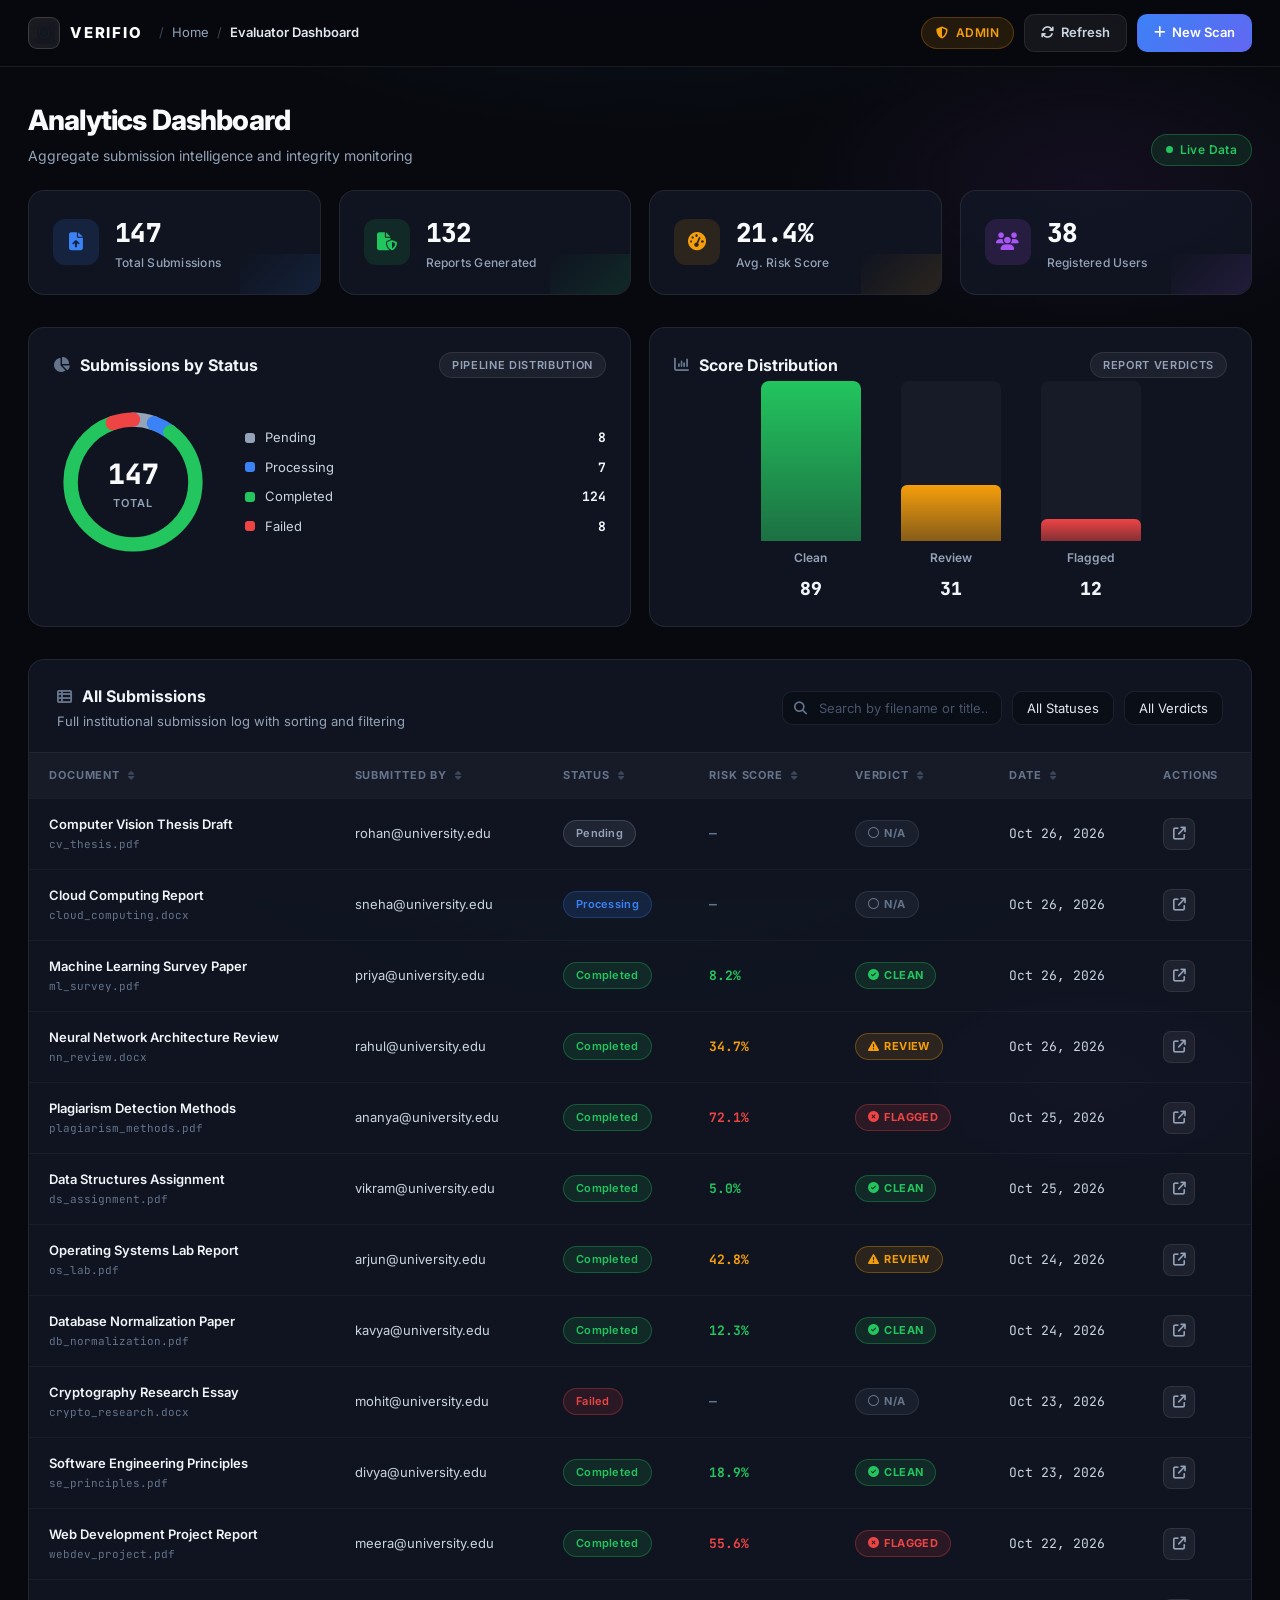
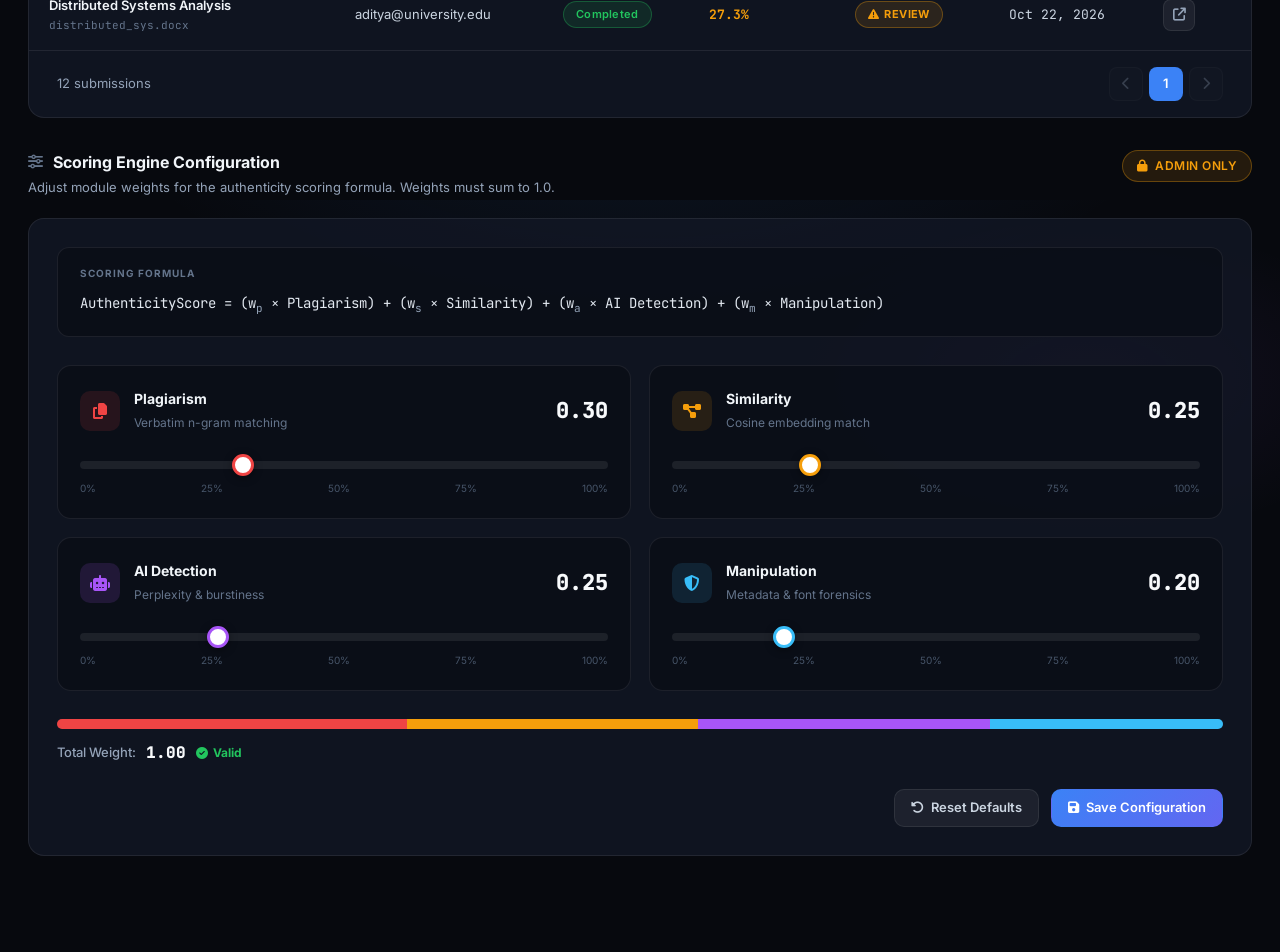
==== commit 236fb030: "fix(ui): improve top navbar text contrast, readability, and logo visibility" ====
--- a/dashboard.html
+++ b/dashboard.html
@@ -9,7 +9,7 @@
   <link rel="preconnect" href="https://fonts.gstatic.com" crossorigin>
   <link href="https://fonts.googleapis.com/css2?family=Inter:wght@400;500;600;700;800&family=JetBrains+Mono:wght@400;500;600;700&display=swap" rel="stylesheet">
   <link rel="stylesheet" href="https://cdnjs.cloudflare.com/ajax/libs/font-awesome/6.5.1/css/all.min.css" />
-  <link rel="stylesheet" href="styles.css?v=3.0" />
+  <link rel="stylesheet" href="styles.css?v=3.1" />
   <link rel="stylesheet" href="dashboard.css?v=1.0" />
 </head>
 <body class="dashboard-body">
--- a/styles.css
+++ b/styles.css
@@ -15,7 +15,7 @@
   --bg: #000000;
   --text: #ffffff;
   --muted: #8e8e8e;
-  --nav-text: #2e2e2e;
+  --nav-text: #0f172a;
   --pill-dark: #28282a;
   --sign-in-text: #c8c8c8;
   --nav-shadow: 0 4px 14px rgba(0, 0, 0, 0.16);
@@ -86,9 +86,9 @@
   display: flex;
   align-items: center;
   justify-content: center;
-  gap: clamp(18px, 2.8vw, 28px);
+  gap: clamp(10px, 1.8vw, 20px);
   width: 100%;
-  max-width: 720px;
+  max-width: 900px;
   flex-shrink: 0;
   animation: slideDown 0.7s cubic-bezier(0.22, 1, 0.36, 1) both;
 }
@@ -100,15 +100,19 @@
   width: clamp(40px, 4.4vw, 46px);
   height: clamp(40px, 4.4vw, 46px);
   border-radius: 50%;
-  background: #fff;
-  box-shadow: var(--nav-shadow);
+  background: #ffffff;
+  border: 1px solid rgba(0, 0, 0, 0.08);
+  box-shadow: 0 4px 14px rgba(0, 0, 0, 0.12);
   flex-shrink: 0;
-  transition: transform 0.25s ease;
-}
-.logo-btn:hover { transform: scale(1.04); }
+  transition: transform 0.25s ease, box-shadow 0.25s ease;
+}
+.logo-btn:hover {
+  transform: scale(1.05);
+  box-shadow: 0 6px 20px rgba(0, 0, 0, 0.18);
+}
 .logo-img {
-  width: 72%;
-  height: 72%;
+  width: 68%;
+  height: 68%;
   object-fit: contain;
 }
 
@@ -117,39 +121,49 @@
   display: flex;
   align-items: center;
   justify-content: center;
-  gap: 0;
-  background: #fff;
-  height: clamp(44px, 5.2vw, 48px);
-  max-width: 430px;
-  flex: 1;
-  padding: 4px 8px;
+  gap: 2px;
+  background: #ffffff;
+  border: 1px solid rgba(0, 0, 0, 0.08);
+  height: clamp(42px, 4.8vw, 48px);
+  width: auto;
+  max-width: none;
+  flex: 0 1 auto;
+  padding: 4px 6px;
   border-radius: 999px;
-  box-shadow: var(--nav-shadow);
+  box-shadow: 0 4px 16px rgba(0, 0, 0, 0.14);
 }
 .nav-link {
   position: relative;
-  padding: 8px 14px;
+  padding: 6px 13px;
   font-family: var(--font-sans);
-  font-weight: 500;
-  font-size: clamp(13px, 1.4vw, 15px);
+  font-weight: 600;
+  font-size: 13.5px;
   letter-spacing: -0.01em;
-  color: var(--nav-text);
-  opacity: 0.5;
-  transition: opacity 0.2s ease;
+  color: #334155;
+  opacity: 1;
+  transition: color 0.18s ease, background 0.18s ease;
   white-space: nowrap;
-}
-.nav-link:hover { opacity: 0.75; }
-.nav-link.active { opacity: 1; }
+  border-radius: 999px;
+}
+.nav-link:hover {
+  color: #020617;
+  background: rgba(15, 23, 42, 0.07);
+}
+.nav-link.active {
+  color: #020617;
+  font-weight: 700;
+  background: rgba(15, 23, 42, 0.06);
+}
 .nav-link.active::after {
   content: "";
   position: absolute;
   bottom: 5px;
   left: 50%;
-  width: 3px;
-  height: 3px;
-  background: #000;
+  width: 4px;
+  height: 4px;
+  background: #020617;
   border-radius: 50%;
-  box-shadow: -5px 0 0 #000, 5px 0 0 #000;
+  box-shadow: -6px 0 0 #020617, 6px 0 0 #020617;
   transform: translateX(-50%);
 }
 
@@ -159,15 +173,16 @@
   align-items: center;
   justify-content: center;
   gap: 8px;
-  background: #fff;
-  color: var(--nav-text);
-  height: clamp(44px, 5.2vw, 48px);
-  padding: 0 6px 0 16px;
+  background: #ffffff;
+  border: 1px solid rgba(0, 0, 0, 0.08);
+  color: #0f172a;
+  height: clamp(42px, 4.8vw, 48px);
+  padding: 0 6px 0 14px;
   border-radius: 999px;
-  font-weight: 500;
-  font-size: clamp(13px, 1.4vw, 15px);
+  font-weight: 600;
+  font-size: 13.5px;
   letter-spacing: -0.01em;
-  box-shadow: var(--nav-shadow);
+  box-shadow: 0 4px 16px rgba(0, 0, 0, 0.14);
   white-space: nowrap;
   flex-shrink: 0;
   transition: transform 0.25s ease, box-shadow 0.25s ease;
@@ -178,7 +193,8 @@
 }
 .sign-in-icon {
   font-size: 13px;
-  opacity: 0.55;
+  color: #334155;
+  opacity: 1;
 }
 .sign-in-arrow {
   display: grid;
@@ -186,13 +202,13 @@
   width: 34px;
   height: 34px;
   border-radius: 50%;
-  background: #111;
-  color: #fff;
+  background: #0f172a;
+  color: #ffffff;
   font-size: 12px;
   transition: background 0.2s ease, transform 0.2s ease;
 }
 .sign-in:hover .sign-in-arrow {
-  background: #333;
+  background: #1e293b;
   transform: translateX(1px);
 }
 
@@ -599,104 +615,216 @@
 }
 .menu-sheet {
   position: relative;
-  max-width: 340px;
-  margin: 80px auto 0;
+  max-width: 320px;
+  width: calc(100% - 32px);
+  margin: 70px auto 0;
   background: #fff;
   border-radius: 28px;
-  padding: 22px 18px 20px;
+  padding: 18px 14px 18px;
   box-shadow: 0 20px 60px rgba(0,0,0,0.45);
   display: flex;
   flex-direction: column;
-  gap: 4px;
+  gap: 2px;
+  max-height: calc(100dvh - 84px);
+  overflow-y: auto;
+  -webkit-overflow-scrolling: touch;
   animation: menuIn 0.38s cubic-bezier(0.22, 1, 0.36, 1) both;
 }
 .menu-link {
   position: relative;
   display: block;
-  padding: 12px 16px;
+  padding: 10px 14px;
   font-weight: 500;
-  font-size: 16px;
+  font-size: 15px;
   color: var(--nav-text);
-  border-radius: 14px;
+  border-radius: 12px;
   opacity: 0.55;
   transition: background 0.2s, opacity 0.2s;
   animation: linkIn 0.32s ease both;
-  animation-delay: calc(var(--i, 0) * 0.06s);
+  animation-delay: calc(var(--i, 0) * 0.05s);
 }
 .menu-link:nth-child(1) { --i: 1; }
 .menu-link:nth-child(2) { --i: 2; }
 .menu-link:nth-child(3) { --i: 3; }
 .menu-link:nth-child(4) { --i: 4; }
+.menu-link:nth-child(5) { --i: 5; }
+.menu-link:nth-child(6) { --i: 6; }
 .menu-link:hover { background: #f2f2f2; opacity: 0.8; }
 .menu-link.active {
   opacity: 1;
+  font-weight: 600;
+  background: rgba(0, 0, 0, 0.04);
+  color: #111;
 }
 .menu-link.active::after {
   content: "";
   position: absolute;
-  bottom: 8px;
-  left: 50%;
-  width: 3px;
-  height: 3px;
-  background: #000;
+  right: 14px;
+  top: 50%;
+  width: 6px;
+  height: 6px;
+  background: #2563eb;
   border-radius: 50%;
-  box-shadow: -5px 0 0 #000, 5px 0 0 #000;
-  transform: translateX(-50%);
+  transform: translateY(-50%);
+  box-shadow: 0 0 8px rgba(37, 99, 235, 0.5);
 }
 .menu-sign-in {
   display: block;
   text-align: center;
-  padding: 14px;
-  margin-top: 4px;
+  padding: 12px 14px;
+  margin-top: 6px;
   font-weight: 600;
-  font-size: 15px;
+  font-size: 14.5px;
   background: var(--pill-dark);
   color: var(--sign-in-text);
   border-radius: 999px;
   animation: linkIn 0.32s ease both;
-  animation-delay: calc(5 * 0.06s);
+  animation-delay: calc(7 * 0.05s);
   transition: background 0.2s, color 0.2s;
 }
 .menu-sign-in:hover { background: #323234; color: #fff; }
 
 /* ════════════════════════════════════════════════
-   RESPONSIVE
+   RESPONSIVE (All Devices & Screen Sizes)
    ════════════════════════════════════════════════ */
 
-/* ≤720px — mobile */
-@media (max-width: 720px) {
+/* ≤900px — Tablets & Mobile Navigation */
+@media (max-width: 900px) {
   .nav-pill, .desktop-only { display: none !important; }
   .burger { display: flex; }
   .header {
     justify-content: space-between;
     max-width: 100%;
-  }
+    padding: 0 4px;
+  }
+}
+
+/* Scrollable page on mobile / short viewports */
+@media (max-width: 900px), (max-height: 760px) {
+  .page {
+    height: auto;
+    min-height: 100vh;
+    min-height: 100dvh;
+    overflow-y: auto;
+    overflow-x: hidden;
+    -webkit-overflow-scrolling: touch;
+    padding-bottom: 32px;
+  }
+  .hero {
+    min-height: auto;
+    padding-bottom: 24px;
+  }
+}
+
+/* ≤720px — Standard Mobile Phones */
+@media (max-width: 720px) {
   .logo-btn {
-    width: 48px;
-    height: 48px;
+    width: 44px;
+    height: 44px;
+  }
+  .headline-line {
+    font-size: clamp(34px, 8.5vw, 56px);
+    letter-spacing: -0.06em;
+    line-height: 1.08;
+  }
+  .subhead {
+    font-size: 14px;
+    line-height: 1.55;
+    padding: 0 8px;
+    margin-bottom: 20px;
   }
   .stats {
     grid-template-columns: repeat(2, 1fr);
-  }
+    gap: 12px 8px;
+    padding: 14px 16px;
+    background: rgba(255, 255, 255, 0.05);
+    border: 1px solid rgba(255, 255, 255, 0.1);
+    border-radius: 18px;
+    backdrop-filter: blur(14px);
+    -webkit-backdrop-filter: blur(14px);
+    margin-top: 14px;
+  }
+  .stat {
+    padding: 4px 6px;
+  }
+}
+
+/* ≤640px — Compact Mobile Bottom Sheet */
+@media (max-width: 640px) {
+  .report-modal {
+    padding: 0;
+    align-items: flex-end;
+  }
+  .report-dialog {
+    max-width: 100%;
+    width: 100%;
+    max-height: 90vh;
+    max-height: 90dvh;
+    border-radius: 24px 24px 0 0;
+    transform: translateY(100%);
+  }
+  .report-modal.active .report-dialog {
+    transform: translateY(0);
+  }
+  .score-hero {
+    flex-direction: column;
+    text-align: center;
+    gap: 14px;
+    padding: 14px;
+  }
+  .module-grid {
+    grid-template-columns: 1fr;
+  }
+  .chatbox {
+    border-radius: 20px;
+  }
+  .chatbox-input {
+    font-size: 14px;
+    padding: 14px 16px 6px;
+  }
+  .chatbox-bar {
+    padding: 6px 12px 10px;
+  }
+}
+
+/* ≤420px — Small Screens (iPhone SE, Galaxy S, etc.) */
+@media (max-width: 420px) {
+  .page {
+    padding: 14px 12px 28px;
+  }
+  .trust-row { --trust-size: 32px; margin-bottom: 14px; }
+  .trust-text { font-size: 11.5px; padding: 6px 12px; }
   .headline-line {
-    letter-spacing: -0.08em;
-    line-height: 1.05;
-  }
-}
-
-@media (max-width: 420px) {
-  .trust-row { --trust-size: 34px; }
-  .trust-text { font-size: 12px; }
-  .headline-line {
-    letter-spacing: -0.09em;
-    line-height: 1.04;
-  }
-}
-
-@media (max-height: 700px) {
-  .hero { gap: 6px; }
-  .subhead { margin-bottom: 12px; }
-  .trust-row { margin-bottom: 10px; }
+    font-size: clamp(28px, 8.8vw, 36px);
+    letter-spacing: -0.05em;
+    line-height: 1.08;
+  }
+  .subhead {
+    font-size: 13px;
+    line-height: 1.5;
+  }
+  .chatbox-input {
+    font-size: 13.5px;
+    padding: 12px 14px 4px;
+  }
+  .chatbox-subtext {
+    font-size: 10.5px;
+    gap: 6px;
+    flex-wrap: wrap;
+    text-align: center;
+  }
+  .stat-value {
+    font-size: 19px;
+  }
+  .stat-label {
+    font-size: 10.5px;
+  }
+}
+
+@media (max-height: 680px) {
+  .hero { gap: 4px; }
+  .subhead { margin-bottom: 10px; }
+  .trust-row { margin-bottom: 8px; }
 }
 
 /* ── Reduced motion ── */
--- a/dashboard.css
+++ b/dashboard.css
@@ -1218,12 +1218,11 @@
 
 @media (max-width: 768px) {
   .dash-navbar {
-    padding: 12px 16px;
-    flex-wrap: wrap;
+    padding: 10px 16px;
     gap: 10px;
   }
   .dash-breadcrumbs { display: none; }
-  .dash-main { padding: 20px 16px 48px; }
+  .dash-main { padding: 18px 14px 48px; }
   .stats-cards-grid {
     grid-template-columns: 1fr 1fr;
     gap: 12px;
@@ -1235,14 +1234,14 @@
     gap: 20px;
   }
   .donut-chart-wrap {
-    width: 140px;
-    height: 140px;
+    width: 150px;
+    height: 150px;
   }
   .table-header {
     flex-direction: column;
     align-items: stretch;
     gap: 12px;
-    padding: 18px 20px;
+    padding: 16px 18px;
   }
   .table-controls {
     flex-wrap: wrap;
@@ -1253,19 +1252,84 @@
   .stats-hero-header {
     flex-direction: column;
     align-items: flex-start;
+    gap: 10px;
+  }
+}
+
+@media (max-width: 640px) {
+  .dash-navbar {
+    padding: 10px 12px;
+  }
+  .role-badge { display: none; }
+  .dash-nav-right {
+    gap: 6px;
+  }
+  .nav-action-btn span { display: none; }
+  .nav-action-btn {
+    width: 36px;
+    height: 36px;
+    padding: 0;
+    border-radius: 10px;
+    justify-content: center;
+  }
+  .weights-card {
+    padding: 18px 16px;
+    border-radius: 18px;
+  }
+  .weight-slider-card {
+    padding: 16px 14px;
+  }
+  .formula-code {
+    font-size: 11px;
+    overflow-x: auto;
+    white-space: nowrap;
+    padding-bottom: 4px;
+    -webkit-overflow-scrolling: touch;
+  }
+  .weights-actions {
+    flex-direction: column;
+    align-items: stretch;
+    gap: 8px;
+  }
+  .weights-actions .btn {
+    width: 100%;
+    justify-content: center;
+  }
+  .table-footer {
+    flex-direction: column;
     gap: 12px;
+    align-items: center;
+    text-align: center;
+    padding: 14px 16px;
   }
 }
 
 @media (max-width: 480px) {
+  .dash-main {
+    padding: 14px 10px 40px;
+  }
   .stats-cards-grid {
     grid-template-columns: 1fr;
+    gap: 10px;
+  }
+  .chart-card {
+    padding: 18px 16px;
+    border-radius: 18px;
   }
   .bar-chart-wrap {
-    gap: 20px;
-    height: 160px;
-  }
-  .dash-nav-right span { display: none; }
+    gap: 16px;
+    height: 150px;
+  }
+  .donut-chart-wrap {
+    width: 130px;
+    height: 130px;
+  }
+  .table-section {
+    border-radius: 18px;
+  }
+  .table-responsive {
+    -webkit-overflow-scrolling: touch;
+  }
 }
 
 /* ─────────────────────────────────────────────────────────────
